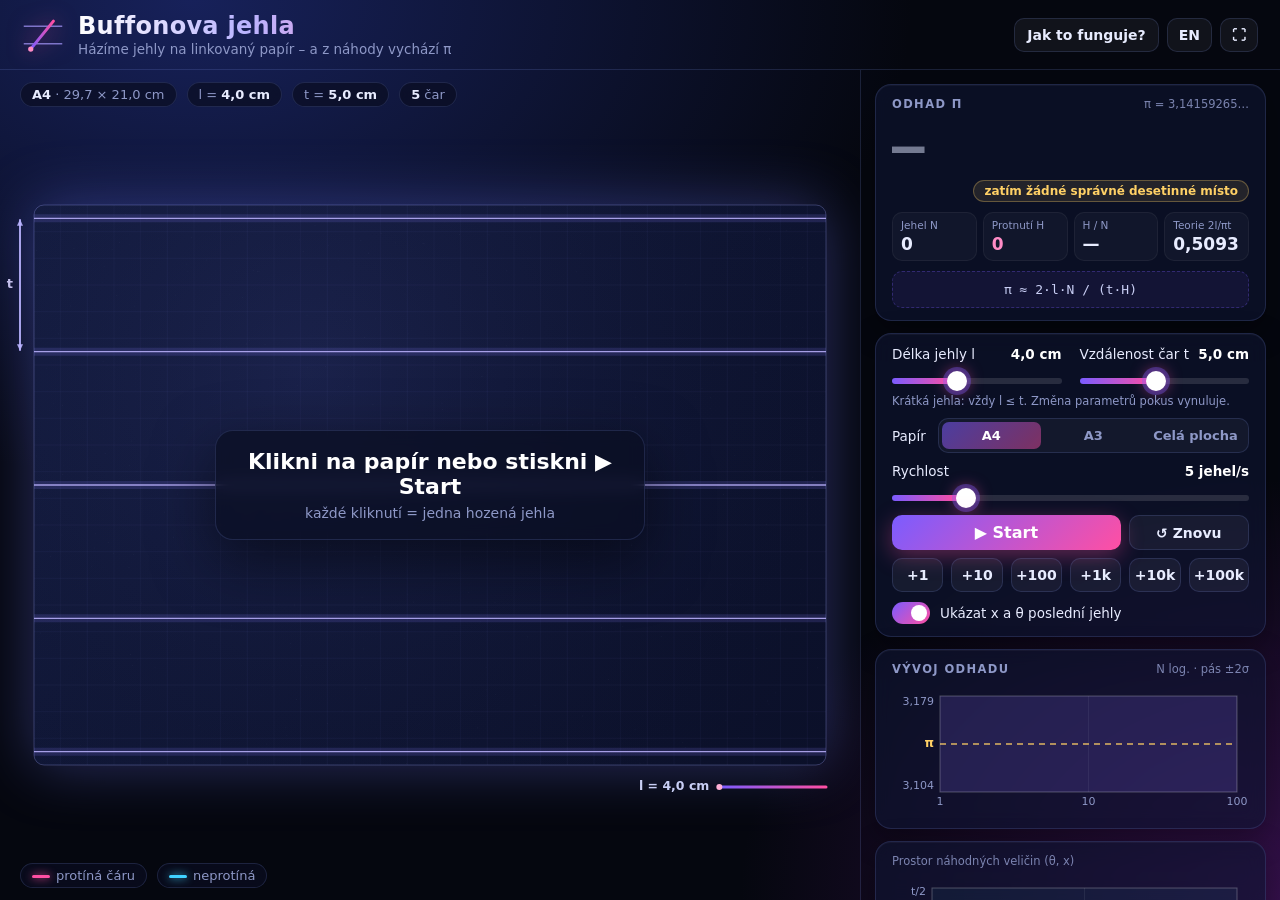
==== index.html @ ac5a65ba "Buffon's needle interactive visualisation" ====
<!DOCTYPE html>
<html lang="cs">
<head>
<meta charset="utf-8">
<meta name="viewport" content="width=device-width, initial-scale=1">
<title>Buffonova jehla</title>
<style>
  :root {
    --bg0: #05070f;
    --panel: rgba(16, 22, 50, 0.62);
    --border: rgba(140, 160, 255, 0.16);
    --text: #e8ecff;
    --muted: #8e98c7;
    --hit: #ff4fa3;
    --miss: #40d2ff;
    --gold: #ffd166;
    --violet: #7b5cff;
  }
  * { box-sizing: border-box; margin: 0; padding: 0; }
  html, body { height: 100%; overflow: hidden; }
  body {
    color: var(--text);
    font-family: "Inter", "Segoe UI", system-ui, -apple-system, Roboto, "Helvetica Neue", Arial, sans-serif;
    background:
      radial-gradient(1200px 800px at 15% 0%, #17215a 0%, transparent 60%),
      radial-gradient(900px 700px at 100% 100%, #34104a 0%, transparent 60%),
      var(--bg0);
  }
  #app { display: grid; grid-template-rows: auto 1fr; height: 100vh; }

  /* ---------- header ---------- */
  header {
    display: flex; align-items: center; gap: 14px;
    padding: 12px 22px; border-bottom: 1px solid var(--border);
  }
  .logo { width: 42px; height: 42px; flex: none; filter: drop-shadow(0 0 10px rgba(255, 79, 163, .5)); }
  .brand h1 {
    font-size: 24px; font-weight: 800; letter-spacing: .3px;
    background: linear-gradient(90deg, #ffffff, #b9b3ff 45%, #ff8cc6);
    -webkit-background-clip: text; background-clip: text; color: transparent;
  }
  .brand p { color: var(--muted); font-size: 13.5px; margin-top: 1px; }
  .hdr-actions { margin-left: auto; display: flex; gap: 8px; }

  /* ---------- layout ---------- */
  main { display: grid; grid-template-columns: 1fr 420px; min-height: 0; }
  #stage { position: relative; min-width: 0; min-height: 0; overflow: hidden; }
  #paper { position: absolute; inset: 0; width: 100%; height: 100%; cursor: crosshair; }
  aside {
    overflow-y: auto; padding: 14px; display: flex; flex-direction: column; gap: 12px;
    border-left: 1px solid var(--border);
    scrollbar-width: thin; scrollbar-color: rgba(140,160,255,.25) transparent;
  }

  .overlay { position: absolute; pointer-events: none; font-size: 13px; color: var(--muted); }
  #paperInfo { top: 12px; left: 20px; right: 20px; display: flex; gap: 10px; flex-wrap: wrap; }
  .chip {
    background: rgba(10, 14, 34, .7); border: 1px solid var(--border); border-radius: 999px;
    padding: 4px 11px; backdrop-filter: blur(6px); white-space: nowrap;
  }
  .chip b { color: var(--text); font-weight: 600; }
  #legend { bottom: 12px; left: 20px; display: flex; gap: 10px; }
  .dot { display: inline-block; width: 18px; height: 3px; border-radius: 3px; vertical-align: middle; margin-right: 6px; }
  .dot.hit { background: var(--hit); box-shadow: 0 0 8px var(--hit); }
  .dot.miss { background: var(--miss); box-shadow: 0 0 8px var(--miss); }
  #hint {
    left: 50%; top: 50%; transform: translate(-50%, -50%);
    font-size: 22px; font-weight: 600; color: #fff; text-align: center;
    padding: 18px 28px; border-radius: 18px;
    background: rgba(10, 14, 34, .72); border: 1px solid var(--border);
    backdrop-filter: blur(8px); box-shadow: 0 20px 60px rgba(0,0,0,.5);
    animation: pulse 2.4s ease-in-out infinite;
  }
  #hint small { display: block; font-size: 14px; font-weight: 400; color: var(--muted); margin-top: 6px; }
  #hint.hidden { display: none; }
  @keyframes pulse { 0%,100% { box-shadow: 0 0 0 rgba(255,79,163,0), 0 20px 60px rgba(0,0,0,.5); }
                     50% { box-shadow: 0 0 40px rgba(255,79,163,.35), 0 20px 60px rgba(0,0,0,.5); } }

  /* ---------- cards ---------- */
  .card {
    background: var(--panel); border: 1px solid var(--border); border-radius: 16px;
    padding: 12px 16px; backdrop-filter: blur(10px);
    box-shadow: 0 10px 30px rgba(0,0,0,.35), inset 0 1px 0 rgba(255,255,255,.04);
  }
  .card h3 {
    font-size: 11.5px; text-transform: uppercase; letter-spacing: 1.4px; color: var(--muted);
    font-weight: 700; margin-bottom: 8px; display: flex; justify-content: space-between; gap: 8px;
  }
  .card h3 span:last-child { text-transform: none; letter-spacing: 0; font-weight: 500; opacity: .85; }

  .pi-value {
    font-family: ui-monospace, "SF Mono", "Cascadia Mono", "Roboto Mono", Consolas, monospace;
    font-size: 54px; font-weight: 700; line-height: 1.05; letter-spacing: 1px;
    font-variant-numeric: tabular-nums; white-space: nowrap;
  }
  .pi-value .ok { color: var(--gold); text-shadow: 0 0 22px rgba(255, 209, 102, .65); }
  .pi-value .no { color: #dfe4ff; opacity: .5; }
  .pi-sub { display: flex; justify-content: space-between; align-items: center; gap: 8px; color: var(--muted); font-size: 13px; margin-top: 4px; flex-wrap: wrap; }
  .badge {
    display: inline-block; font-size: 12px; font-weight: 600; color: var(--gold);
    background: rgba(255, 209, 102, .1); border: 1px solid rgba(255, 209, 102, .3);
    padding: 3px 10px; border-radius: 999px; transition: transform .25s;
  }
  .badge.pop { transform: scale(1.12); }
  .stats { display: grid; grid-template-columns: repeat(4, 1fr); gap: 6px; margin-top: 10px; }
  .stat { background: rgba(255,255,255,.03); border: 1px solid rgba(255,255,255,.05); border-radius: 10px; padding: 6px 8px; min-width: 0; }
  .stat .k { display: block; font-size: 10.5px; color: var(--muted); line-height: 1.25; }
  .stat .v { display: block; font-size: 17px; font-weight: 700; font-variant-numeric: tabular-nums; margin-top: 2px; }
  .stat .v.hit { color: #ff8cc6; }
  .formula {
    margin-top: 10px; font-family: ui-monospace, "SF Mono", Consolas, monospace; font-size: 13px;
    color: #c9cff5; text-align: center; padding: 8px; border-radius: 10px; background: rgba(123, 92, 255, .08);
    border: 1px dashed rgba(123, 92, 255, .3); line-height: 1.5;
  }

  /* ---------- controls ---------- */
  .ctrl { margin-bottom: 10px; }
  .ctrl-top { display: flex; justify-content: space-between; align-items: baseline; font-size: 13.5px; margin-bottom: 7px; }
  .ctrl-top .val { font-weight: 700; font-variant-numeric: tabular-nums; color: #fff; }
  .pair { display: grid; grid-template-columns: 1fr 1fr; gap: 18px; }
  .ctrl.inline { display: flex; align-items: center; gap: 12px; font-size: 13.5px; }
  .ctrl.inline .seg { flex: 1; }
  .note { font-size: 11.5px; color: var(--muted); margin: -4px 0 10px; }

  input[type=range] {
    -webkit-appearance: none; appearance: none; width: 100%; height: 6px; border-radius: 6px; outline: none; cursor: pointer;
    background: linear-gradient(90deg, var(--violet), var(--hit) var(--fill, 50%), rgba(255,255,255,.12) var(--fill, 50%));
  }
  input[type=range]::-webkit-slider-thumb {
    -webkit-appearance: none; width: 20px; height: 20px; border-radius: 50%; background: #fff; border: none;
    box-shadow: 0 0 0 4px rgba(123, 92, 255, .35), 0 0 16px rgba(255, 79, 163, .7);
  }
  input[type=range]::-moz-range-thumb {
    width: 20px; height: 20px; border-radius: 50%; background: #fff; border: none;
    box-shadow: 0 0 0 4px rgba(123, 92, 255, .35), 0 0 16px rgba(255, 79, 163, .7);
  }

  .seg { display: flex; background: rgba(255,255,255,.04); border: 1px solid var(--border); border-radius: 10px; padding: 3px; gap: 3px; }
  .seg button {
    flex: 1; border: none; background: transparent; color: var(--muted); font: inherit; font-size: 13px; font-weight: 600;
    padding: 6px 4px; border-radius: 7px; cursor: pointer; transition: .15s;
  }
  .seg button.on { background: linear-gradient(135deg, rgba(123,92,255,.55), rgba(255,79,163,.45)); color: #fff; }

  .btn {
    appearance: none; border: 1px solid var(--border); background: rgba(255,255,255,.05); color: var(--text);
    border-radius: 10px; padding: 8px 12px; font: inherit; font-size: 14px; font-weight: 600; cursor: pointer;
    transition: background .15s, border-color .15s, transform .08s;
  }
  .btn:hover { background: rgba(255,255,255,.1); border-color: rgba(160,170,255,.45); }
  .btn:active { transform: scale(.97); }
  .btn.primary {
    background: linear-gradient(135deg, var(--violet), var(--hit)); border: none; color: #fff;
    box-shadow: 0 6px 22px rgba(255, 79, 163, .35);
  }
  .btn.primary:hover { filter: brightness(1.1); }
  .btn.icon { padding: 8px 11px; }
  .row { display: flex; gap: 8px; }
  .row .btn { flex: 1; padding-left: 4px; padding-right: 4px; }
  .row + .row { margin-top: 8px; }
  #btnPlay { flex: 2; font-size: 16px; }

  .switch { display: flex; align-items: center; gap: 10px; font-size: 13.5px; cursor: pointer; margin-top: 10px; user-select: none; }
  .switch input { display: none; }
  .switch .track { width: 38px; height: 22px; border-radius: 22px; background: rgba(255,255,255,.12); position: relative; transition: .2s; flex: none; }
  .switch .track::after { content: ""; position: absolute; top: 3px; left: 3px; width: 16px; height: 16px; border-radius: 50%; background: #fff; transition: .2s; }
  .switch input:checked + .track { background: linear-gradient(135deg, var(--violet), var(--hit)); }
  .switch input:checked + .track::after { left: 19px; }

  .chart { width: 100%; height: 132px; display: block; }
  @media (min-height: 1150px) { .chart { height: 175px; } }
  .chart-note { font-size: 11.5px; color: var(--muted); margin-top: 6px; }
  .kbd { font-size: 11.5px; color: var(--muted); text-align: center; line-height: 1.7; }
  kbd {
    font-family: inherit; font-size: 11px; padding: 1px 6px; border-radius: 5px;
    border: 1px solid var(--border); background: rgba(255,255,255,.05); color: #cdd3f5;
  }

  /* ---------- theory modal ---------- */
  #modal {
    position: fixed; inset: 0; display: none; align-items: center; justify-content: center; padding: 20px;
    background: rgba(3, 5, 14, .7); backdrop-filter: blur(8px); z-index: 10;
  }
  #modal.open { display: flex; }
  #modal .card { max-width: 760px; width: 100%; max-height: 90vh; overflow-y: auto; padding: 26px 30px; position: relative; background: rgba(16, 22, 50, .95); }
  #modal h2 { font-size: 24px; margin-bottom: 12px; }
  #modal h4 { font-size: 15px; margin: 18px 0 6px; color: #b9b3ff; }
  #modal p, #modal li { font-size: 15px; line-height: 1.6; color: #d4d9f5; }
  #modal ul { padding-left: 20px; }
  #modal .eq {
    font-family: ui-monospace, "SF Mono", Consolas, monospace; font-size: 16px; text-align: center; margin: 12px 0;
    padding: 12px; border-radius: 12px; background: rgba(123, 92, 255, .1); border: 1px solid rgba(123, 92, 255, .3); color: #fff;
  }
  #modal .close { position: absolute; top: 14px; right: 14px; }

  @media (max-width: 1000px) {
    html, body { overflow: auto; }
    #app { height: auto; }
    main { grid-template-columns: 1fr; }
    #stage { height: 62vh; }
    aside { border-left: none; overflow: visible; }
    .brand p { display: none; }
  }
</style>
</head>
<body>
<div id="app">
  <header>
    <svg class="logo" viewBox="0 0 48 48" aria-hidden="true">
      <defs><linearGradient id="lg" x1="0" x2="1"><stop offset="0" stop-color="#7b5cff"/><stop offset="1" stop-color="#ff4fa3"/></linearGradient></defs>
      <line x1="2" y1="14" x2="46" y2="14" stroke="#a99cff" stroke-width="1.5" opacity=".7"/>
      <line x1="2" y1="34" x2="46" y2="34" stroke="#a99cff" stroke-width="1.5" opacity=".7"/>
      <line x1="10" y1="40" x2="36" y2="8" stroke="url(#lg)" stroke-width="3.2" stroke-linecap="round"/>
      <circle cx="10" cy="40" r="3" fill="#ff8cc6"/>
    </svg>
    <div class="brand">
      <h1 data-i18n="title"></h1>
      <p data-i18n="subtitle"></p>
    </div>
    <div class="hdr-actions">
      <button class="btn" id="btnTheory" data-i18n="theoryBtn"></button>
      <button class="btn icon" id="btnLang" title="Language / Jazyk"></button>
      <button class="btn icon" id="btnFull" data-i18n-title="fullscreen">⛶</button>
    </div>
  </header>

  <main>
    <section id="stage">
      <canvas id="paper"></canvas>
      <div class="overlay" id="paperInfo"></div>
      <div class="overlay" id="legend">
        <span class="chip"><span class="dot hit"></span><span data-i18n="legendHit"></span></span>
        <span class="chip"><span class="dot miss"></span><span data-i18n="legendMiss"></span></span>
      </div>
      <div class="overlay" id="hint"><span data-i18n="hint"></span><small data-i18n="hintSmall"></small></div>
    </section>

    <aside>
      <div class="card">
        <h3><span data-i18n="estimate"></span><span id="piTrue">π = 3.14159265…</span></h3>
        <div class="pi-value" id="piValue">—</div>
        <div class="pi-sub"><span id="piErr"></span><span class="badge" id="badge"></span></div>
        <div class="stats">
          <div class="stat"><span class="k" data-i18n="needles"></span><span class="v" id="stN">0</span></div>
          <div class="stat"><span class="k" data-i18n="hits"></span><span class="v hit" id="stH">0</span></div>
          <div class="stat"><span class="k" data-i18n="ratio"></span><span class="v" id="stP">—</span></div>
          <div class="stat"><span class="k" data-i18n="theory"></span><span class="v" id="stPT">—</span></div>
        </div>
        <div class="formula" id="formula"></div>
      </div>

      <div class="card">
        <div class="pair">
          <div class="ctrl">
            <div class="ctrl-top"><span data-i18n="needleLen"></span><span class="val" id="lVal"></span></div>
            <input type="range" id="lSlider" min="0.5" max="10" step="0.1">
          </div>
          <div class="ctrl">
            <div class="ctrl-top"><span data-i18n="spacing"></span><span class="val" id="tVal"></span></div>
            <input type="range" id="tSlider" min="1" max="10" step="0.1">
          </div>
        </div>
        <div class="note" data-i18n="constraint"></div>
        <div class="ctrl inline">
          <span data-i18n="paper"></span>
          <div class="seg" id="paperSeg">
            <button data-paper="a4">A4</button>
            <button data-paper="a3">A3</button>
            <button data-paper="screen" data-i18n="paperScreen"></button>
          </div>
        </div>
        <div class="ctrl">
          <div class="ctrl-top"><span data-i18n="speed"></span><span class="val" id="rVal"></span></div>
          <input type="range" id="rSlider" min="0" max="1000" step="1">
        </div>
        <div class="row">
          <button class="btn primary" id="btnPlay"></button>
          <button class="btn" id="btnReset" data-i18n="reset"></button>
        </div>
        <div class="row">
          <button class="btn" data-drop="1">+1</button>
          <button class="btn" data-drop="10">+10</button>
          <button class="btn" data-drop="100">+100</button>
          <button class="btn" data-drop="1000">+1k</button>
          <button class="btn" data-drop="10000">+10k</button>
          <button class="btn" data-drop="100000">+100k</button>
        </div>
        <label class="switch"><input type="checkbox" id="measureChk" checked><span class="track"></span><span data-i18n="showMeasure"></span></label>
      </div>

      <div class="card">
        <h3><span data-i18n="convergence"></span><span data-i18n="convHint"></span></h3>
        <canvas class="chart" id="conv"></canvas>
      </div>

      <div class="card">
        <h3><span data-i18n="phase"></span></h3>
        <canvas class="chart" id="phase"></canvas>
        <div class="chart-note" data-i18n="phaseHint"></div>
      </div>

      <div class="kbd" data-i18n-html="keys"></div>
    </aside>
  </main>
</div>

<div id="modal">
  <div class="card">
    <button class="btn icon close" id="btnClose">✕</button>
    <div id="theoryBody"></div>
  </div>
</div>

<script>
(() => {
'use strict';

// Language shown on start ('cs' or 'en'); visitors can switch with the button or L key.
const DEFAULT_LANG = 'cs';
const PI = Math.PI;
const PI_DIGITS = '3.14159265358979';
const $ = id => document.getElementById(id);

/* ======================================================================
   Texts
   ====================================================================== */
const I18N = {
  cs: {
    title: 'Buffonova jehla',
    subtitle: 'Házíme jehly na linkovaný papír – a z náhody vychází π',
    theoryBtn: 'Jak to funguje?',
    fullscreen: 'Celá obrazovka (F)',
    legendHit: 'protíná čáru',
    legendMiss: 'neprotíná',
    hint: 'Klikni na papír nebo stiskni ▶ Start',
    hintSmall: 'každé kliknutí = jedna hozená jehla',
    estimate: 'Odhad π',
    needles: 'Jehel N',
    hits: 'Protnutí H',
    ratio: 'H / N',
    theory: 'Teorie 2l/πt',
    controls: 'Parametry pokusu',
    needleLen: 'Délka jehly l',
    spacing: 'Vzdálenost čar t',
    constraint: 'Krátká jehla: vždy l ≤ t. Změna parametrů pokus vynuluje.',
    paper: 'Papír',
    paperScreen: 'Celá plocha',
    speed: 'Rychlost',
    perSec: 'jehel/s',
    start: '▶ Start', pause: '❚❚ Pauza', reset: '↺ Znovu',
    showMeasure: 'Ukázat x a θ poslední jehly',
    convergence: 'Vývoj odhadu', convHint: 'N log. · pás ±2σ',
    phase: 'Prostor náhodných veličin (θ, x)',
    phaseHint: 'Každá jehla je bod. Protne čáru ⇔ x ≤ ½·l·sin θ (růžová oblast). Poměr ploch = 2l / (πt).',
    crosses: 'protíná ✓', nocross: 'neprotíná ✗',
    err: 'odchylka',
    digits: n => n <= 0 ? 'zatím žádné správné desetinné místo' :
                 n === 1 ? '1 správné desetinné místo' :
                 n < 5 ? `${n} správná desetinná místa` : `${n} správných desetinných míst`,
    lines: 'čar',
    keys: '<kbd>Mezerník</kbd> start/pauza · <kbd>N</kbd> jedna jehla · <kbd>R</kbd> znovu · <kbd>F</kbd> celá obrazovka · <kbd>L</kbd> jazyk',
    theoryHtml: `
      <h2>Buffonova úloha o jehle</h2>
      <p>Roku 1777 se francouzský přírodovědec <b>Georges-Louis Leclerc, hrabě de Buffon</b> zeptal:
      jaká je pravděpodobnost, že jehla délky <i>l</i> hozená náhodně na papír s rovnoběžnými čarami
      ve vzdálenosti <i>t</i> protne některou čáru? Odpověď překvapivě obsahuje číslo π.</p>
      <h4>Model</h4>
      <ul>
        <li><b>x</b> – vzdálenost středu jehly od nejbližší čáry, rovnoměrně na intervalu ⟨0, t/2⟩</li>
        <li><b>θ</b> – ostrý úhel mezi jehlou a čarami, rovnoměrně na intervalu ⟨0, π/2⟩</li>
        <li>x a θ jsou nezávislé, jejich sdružená hustota je konstantní: 4 / (tπ)</li>
      </ul>
      <p>Svislá „výška“ poloviny jehly je ½·l·sin θ. Jehla tedy protne čáru právě tehdy, když
      <b>x ≤ ½·l·sin θ</b>.</p>
      <div class="eq">P = ∫<sub>0</sub><sup>π/2</sup> ∫<sub>0</sub><sup>(l/2)·sin θ</sup> 4/(tπ) dx dθ
        = 4/(tπ) · (l/2) · ∫<sub>0</sub><sup>π/2</sup> sin θ dθ = 2l / (tπ)</div>
      <p>Hodíme-li <i>N</i> jehel a <i>H</i> z nich protne čáru, je H/N ≈ P, a tedy</p>
      <div class="eq">π ≈ 2·l·N / (t·H)</div>
      <h4>Záleží na velikosti papíru?</h4>
      <p>Ne. Pravděpodobnost závisí jen na poměru l/t. Papír musí být jen dost velký, aby jehly nepadaly mimo
      a aby každá jehla měla „svou“ nejbližší čáru. Formát A4/A3 tu mění jen vzhled, ne výsledek.</p>
      <h4>Proč l ≤ t?</h4>
      <p>Krátká jehla může protnout nejvýše jednu čáru – proto platí tak jednoduchý vzorec.
      Pro dlouhou jehlu (l &gt; t) je výpočet složitější.</p>
      <h4>Jak rychle se blížíme k π?</h4>
      <p>Pomalu! Chyba klesá jako 1/√N – na každou další správnou číslici potřebujeme zhruba
      100× víc jehel. Nejrychleji to jde při l = t. Zkuste sledovat graf vývoje odhadu.</p>
      <h4>Zajímavost</h4>
      <p>Italský matematik Mario Lazzarini roku 1901 údajně hodil 3408 jehel a dostal π ≈ 3,1415929 –
      tedy 6 správných desetinných míst. To je podezřele dobré: jde přesně o zlomek 355/113 a s tak málo
      pokusy je taková přesnost téměř nemožná. Nejspíš přestal házet ve „správnou“ chvíli.</p>`
  },
  en: {
    title: "Buffon's Needle",
    subtitle: 'Drop needles on ruled paper – and watch π emerge from randomness',
    theoryBtn: 'How does it work?',
    fullscreen: 'Fullscreen (F)',
    legendHit: 'crosses a line',
    legendMiss: 'no crossing',
    hint: 'Click the paper or press ▶ Start',
    hintSmall: 'every click = one dropped needle',
    estimate: 'Estimate of π',
    needles: 'Needles N',
    hits: 'Crossings H',
    ratio: 'H / N',
    theory: 'Theory 2l/πt',
    controls: 'Experiment parameters',
    needleLen: 'Needle length l',
    spacing: 'Line spacing t',
    constraint: 'Short needle: always l ≤ t. Changing parameters resets the experiment.',
    paper: 'Paper',
    paperScreen: 'Full area',
    speed: 'Speed',
    perSec: 'needles/s',
    start: '▶ Start', pause: '❚❚ Pause', reset: '↺ Reset',
    showMeasure: 'Show x and θ of the last needle',
    convergence: 'Convergence', convHint: 'log N · band ±2σ',
    phase: 'Space of random variables (θ, x)',
    phaseHint: 'Every needle is a point. It crosses a line ⇔ x ≤ ½·l·sin θ (pink area). Area ratio = 2l / (πt).',
    crosses: 'crosses ✓', nocross: 'no crossing ✗',
    err: 'error',
    digits: n => n <= 0 ? 'no correct decimal places yet' :
                 n === 1 ? '1 correct decimal place' : `${n} correct decimal places`,
    lines: 'lines',
    keys: '<kbd>Space</kbd> start/pause · <kbd>N</kbd> one needle · <kbd>R</kbd> reset · <kbd>F</kbd> fullscreen · <kbd>L</kbd> language',
    theoryHtml: `
      <h2>Buffon's needle problem</h2>
      <p>In 1777 the French naturalist <b>Georges-Louis Leclerc, Comte de Buffon</b> asked:
      what is the probability that a needle of length <i>l</i>, dropped at random onto paper ruled with
      parallel lines a distance <i>t</i> apart, crosses one of the lines? Surprisingly, the answer contains π.</p>
      <h4>The model</h4>
      <ul>
        <li><b>x</b> – distance from the needle's centre to the nearest line, uniform on [0, t/2]</li>
        <li><b>θ</b> – acute angle between the needle and the lines, uniform on [0, π/2]</li>
        <li>x and θ are independent, so their joint density is constant: 4 / (tπ)</li>
      </ul>
      <p>Half of the needle reaches ½·l·sin θ vertically, so the needle crosses a line exactly when
      <b>x ≤ ½·l·sin θ</b>.</p>
      <div class="eq">P = ∫<sub>0</sub><sup>π/2</sup> ∫<sub>0</sub><sup>(l/2)·sin θ</sup> 4/(tπ) dx dθ
        = 4/(tπ) · (l/2) · ∫<sub>0</sub><sup>π/2</sup> sin θ dθ = 2l / (tπ)</div>
      <p>Drop <i>N</i> needles, count the <i>H</i> that cross a line; then H/N ≈ P and therefore</p>
      <div class="eq">π ≈ 2·l·N / (t·H)</div>
      <h4>Does the paper size matter?</h4>
      <p>No. The probability only depends on the ratio l/t. The paper just has to be big enough that needles
      don't fall off and each needle has a nearest line. A4/A3 here only changes the look, not the result.</p>
      <h4>Why l ≤ t?</h4>
      <p>A short needle can cross at most one line, which is why the formula is so simple.
      For a long needle (l &gt; t) the calculation is more involved.</p>
      <h4>How fast do we approach π?</h4>
      <p>Slowly! The error shrinks like 1/√N – every extra correct digit needs roughly 100× more needles.
      It converges fastest when l = t. Watch the convergence chart.</p>
      <h4>Fun fact</h4>
      <p>In 1901 the Italian mathematician Mario Lazzarini supposedly dropped 3408 needles and got
      π ≈ 3.1415929 – six correct decimals. That is suspiciously good: it's exactly 355/113, and with so few
      throws such accuracy is almost impossible. He most likely stopped at the "right" moment.</p>`
  }
};
let T = I18N[DEFAULT_LANG];

/* ======================================================================
   State
   ====================================================================== */
const PAPERS = { a4: [29.7, 21], a3: [42, 29.7] };
const HIT  = { rgb: '255,79,163', head: '#ffb0d6' };
const MISS = { rgb: '64,210,255', head: '#a8ecff' };
const RING_MAX = 40000;          // settled needles kept for redrawing after a resize

const S = {
  lang: DEFAULT_LANG,
  l: 4, t: 5, paper: 'a4',
  W: 29.7, H: 21, lines: [],     // paper size in cm, y positions of the ruled lines (cm)
  N: 0, hits: 0,
  running: false, rate: 5, spawnAcc: 0,
  history: [], lastHistN: 0,
  flying: [], effects: [],
  ring: new Array(RING_MAX), ringStart: 0, ringLen: 0,
  last: null, lastT: 0, showMeasure: true,
  pending: 0,                    // needles queued by the big +N buttons, dropped over several frames
  bestDigits: 0,
  statsDirty: true, phaseDirty: true, lastStats: 0,
};
const G = { dpr: 1, cw: 1, ch: 1, s: 1, ox: 0, oy: 0 };   // stage geometry in device pixels

const stage = $('stage'), cv = $('paper'), ctx = cv.getContext('2d');
const mk = () => { const c = document.createElement('canvas'); return [c, c.getContext('2d')]; };
const [bg, bgx] = mk();          // paper + ruled lines
const [acc, accx] = mk();        // settled needles
const phCv = $('phase'), phx = phCv.getContext('2d');
const [phBg, phBgx] = mk();
const [phPts, phPtsx] = mk();
const cvCv = $('conv'), cvx = cvCv.getContext('2d');

/* ======================================================================
   Helpers
   ====================================================================== */
const clamp = (v, a, b) => Math.max(a, Math.min(b, v));
const locale = () => S.lang === 'cs' ? 'cs-CZ' : 'en-US';
const dec = (v, d) => v.toLocaleString(locale(), { minimumFractionDigits: d, maximumFractionDigits: d });
const int = v => v.toLocaleString(locale());
const sep = () => S.lang === 'cs' ? ',' : '.';
const estimate = () => S.hits ? 2 * S.l * S.N / (S.t * S.hits) : NaN;
const pTheory = () => 2 * S.l / (PI * S.t);
const font = (px, w = 600) => `${w} ${px * G.dpr}px "Inter", "Segoe UI", system-ui, -apple-system, sans-serif`;

function rr(c, x, y, w, h, r) {
  c.beginPath();
  c.moveTo(x + r, y); c.arcTo(x + w, y, x + w, y + h, r); c.arcTo(x + w, y + h, x, y + h, r);
  c.arcTo(x, y + h, x, y, r); c.arcTo(x, y, x + w, y, r); c.closePath();
}

function pill(c, text, x, y, color, align = 'center') {
  const d = G.dpr;
  c.font = font(12.5);
  const w = c.measureText(text).width + 14 * d, h = 22 * d;
  let bx = align === 'left' ? x : align === 'right' ? x - w : x - w / 2;
  bx = clamp(bx, 4 * d, G.cw - w - 4 * d);
  const by = clamp(y - h / 2, 4 * d, G.ch - h - 4 * d);
  c.fillStyle = 'rgba(6, 9, 24, 0.82)';
  rr(c, bx, by, w, h, 7 * d); c.fill();
  c.strokeStyle = color; c.globalAlpha *= 0.6; c.lineWidth = 1 * d; c.stroke(); c.globalAlpha /= 0.6;
  c.fillStyle = color; c.textAlign = 'left'; c.textBaseline = 'middle';
  c.fillText(text, bx + 7 * d, by + h / 2 + 0.5 * d);
}

function arrow(c, x1, y1, x2, y2, color, d, both = false) {
  c.strokeStyle = color; c.fillStyle = color; c.lineWidth = 2 * d;
  c.beginPath(); c.moveTo(x1, y1); c.lineTo(x2, y2); c.stroke();
  const len = Math.hypot(x2 - x1, y2 - y1);
  if (len < 10 * d) return;
  const head = (xa, ya, xb, yb) => {
    const a = Math.atan2(yb - ya, xb - xa), s = 7 * d;
    c.beginPath(); c.moveTo(xb, yb);
    c.lineTo(xb - s * Math.cos(a - 0.45), yb - s * Math.sin(a - 0.45));
    c.lineTo(xb - s * Math.cos(a + 0.45), yb - s * Math.sin(a + 0.45));
    c.closePath(); c.fill();
  };
  head(x1, y1, x2, y2);
  if (both) head(x2, y2, x1, y1);
}

/* ======================================================================
   Geometry & paper
   ====================================================================== */
function margins() {
  const d = G.dpr;
  return { mx: 34 * d, mt: 50 * d, mb: 50 * d };
}

function setPaperDims() {
  if (S.paper === 'screen') {
    const { mx, mt, mb } = margins();
    const aspect = Math.max(0.3, (G.cw - 2 * mx) / Math.max(1, G.ch - mt - mb));
    if (aspect >= 1) { S.H = 21; S.W = 21 * aspect; } else { S.W = 21; S.H = 21 / aspect; }
  } else {
    [S.W, S.H] = PAPERS[S.paper];
  }
  // Ruled lines, centred vertically on the sheet.
  const n = Math.floor(S.H / S.t + 1e-9);
  const y0 = (S.H - n * S.t) / 2;
  S.lines = [];
  for (let k = 0; k <= n; k++) S.lines.push(y0 + k * S.t);
}

function fit() {
  const { mx, mt, mb } = margins();
  G.s = Math.min((G.cw - 2 * mx) / S.W, (G.ch - mt - mb) / S.H);
  G.ox = (G.cw - S.W * G.s) / 2;
  G.oy = mt + ((G.ch - mt - mb) - S.H * G.s) / 2;
}

function drawPaperBg() {
  const c = bgx, d = G.dpr, s = G.s;
  const x0 = G.ox, y0 = G.oy, w = S.W * s, h = S.H * s, r = 10 * d;
  c.clearRect(0, 0, G.cw, G.ch);

  // sheet with a soft glow
  c.save();
  c.shadowColor = 'rgba(110, 120, 255, 0.35)'; c.shadowBlur = 60 * d;
  const g = c.createLinearGradient(x0, y0, x0 + w, y0 + h);
  g.addColorStop(0, '#121a3d'); g.addColorStop(1, '#0b1029');
  c.fillStyle = g; rr(c, x0, y0, w, h, r); c.fill();
  c.restore();

  c.save();
  rr(c, x0, y0, w, h, r); c.clip();
  // vignette light
  const v = c.createRadialGradient(x0 + w * 0.35, y0 + h * 0.3, 0, x0 + w * 0.35, y0 + h * 0.3, Math.max(w, h) * 0.8);
  v.addColorStop(0, 'rgba(120, 130, 255, 0.10)'); v.addColorStop(1, 'rgba(0, 0, 0, 0)');
  c.fillStyle = v; c.fillRect(x0, y0, w, h);
  // faint 1 cm grid
  c.strokeStyle = 'rgba(150, 170, 255, 0.045)'; c.lineWidth = 1 * d;
  c.beginPath();
  for (let x = 1; x < S.W; x++) { c.moveTo(x0 + x * s, y0); c.lineTo(x0 + x * s, y0 + h); }
  for (let y = 1; y < S.H; y++) { c.moveTo(x0, y0 + y * s); c.lineTo(x0 + w, y0 + y * s); }
  c.stroke();
  // paper grain
  const grains = Math.min(12000, (w * h) / (700 * d * d));
  for (let i = 0; i < grains; i++) {
    c.fillStyle = `rgba(200, 210, 255, ${Math.random() * 0.05})`;
    c.fillRect(x0 + Math.random() * w, y0 + Math.random() * h, d, d);
  }
  // ruled lines
  for (const ly of S.lines) {
    const Y = y0 + ly * s;
    c.strokeStyle = 'rgba(139, 123, 255, 0.16)'; c.lineWidth = 8 * d;
    c.beginPath(); c.moveTo(x0, Y); c.lineTo(x0 + w, Y); c.stroke();
    c.strokeStyle = 'rgba(190, 180, 255, 0.85)'; c.lineWidth = 1.4 * d;
    c.beginPath(); c.moveTo(x0, Y); c.lineTo(x0 + w, Y); c.stroke();
  }
  c.restore();

  c.strokeStyle = 'rgba(160, 170, 255, 0.28)'; c.lineWidth = 1 * d;
  rr(c, x0, y0, w, h, r); c.stroke();

  // t marker (between the first two lines, just left of the sheet)
  if (S.lines.length >= 2) {
    const ax = G.ox > 30 * d ? x0 - 14 * d : x0 + 14 * d;
    const ya = y0 + S.lines[0] * s, yb = y0 + S.lines[1] * s;
    c.globalAlpha = 0.9;
    arrow(c, ax, (ya + yb) / 2, ax, ya + 1 * d, '#b9b3ff', d);
    arrow(c, ax, (ya + yb) / 2, ax, yb - 1 * d, '#b9b3ff', d);
    c.font = font(13, 700); c.fillStyle = '#d7d2ff';
    c.textAlign = G.ox > 30 * d ? 'right' : 'left'; c.textBaseline = 'middle';
    c.fillText('t', ax + (G.ox > 30 * d ? -7 : 7) * d, (ya + yb) / 2);
    c.globalAlpha = 1;
  }

  // needle length scale bar under the sheet (bottom right)
  const by = y0 + h + 22 * d, bx1 = x0 + w, bx0 = bx1 - S.l * s;
  if (by < G.ch - 6 * d) {
    const gg = c.createLinearGradient(bx0, 0, bx1, 0);
    gg.addColorStop(0, '#7b5cff'); gg.addColorStop(1, '#ff4fa3');
    c.strokeStyle = gg; c.lineWidth = 3 * d; c.lineCap = 'round';
    c.beginPath(); c.moveTo(bx0, by); c.lineTo(bx1, by); c.stroke();
    c.fillStyle = '#ffb0d6'; c.beginPath(); c.arc(bx0, by, 3 * d, 0, 2 * PI); c.fill();
    c.font = font(12.5); c.fillStyle = '#c9cff5'; c.textAlign = 'right'; c.textBaseline = 'middle';
    c.fillText(`l = ${dec(S.l, 1)} cm`, bx0 - 10 * d, by);
  }
}

function layoutStage() {
  const r = stage.getBoundingClientRect();
  G.dpr = Math.min(window.devicePixelRatio || 1, 2);
  G.cw = Math.max(1, Math.round(r.width * G.dpr));
  G.ch = Math.max(1, Math.round(r.height * G.dpr));
  for (const c of [cv, bg, acc]) { c.width = G.cw; c.height = G.ch; }
  accClipped = false;                  // resizing a canvas resets its state
  // In "full area" mode the sheet follows the window, but only while it's empty.
  if (S.paper === 'screen' && S.N === 0 && !S.flying.length) setPaperDims();
  fit();
  drawPaperBg();
  redrawAccum();
  updatePaperInfo();
}

/* ======================================================================
   Sampling – the actual experiment
   ====================================================================== */
function sampleNeedle(near) {
  // The two random variables of the model:
  const x = Math.random() * S.t / 2;        // centre ↔ nearest line, U(0, t/2)
  const theta = Math.random() * PI / 2;     // angle with the lines,  U(0, π/2)
  const hit = x <= (S.l / 2) * Math.sin(theta);

  // Place the needle on the sheet so that it matches (x, θ). Which line, which side,
  // and the mirror image of the angle are all symmetric choices – they don't change the statistics.
  let k, side;
  if (near) {
    k = 0;
    for (let i = 1; i < S.lines.length; i++) if (Math.abs(S.lines[i] - near.y) < Math.abs(S.lines[k] - near.y)) k = i;
    side = Math.sign(near.y - S.lines[k]) || 1;
  } else {
    k = Math.floor(Math.random() * S.lines.length);
    side = Math.random() < 0.5 ? -1 : 1;
  }
  let cy = S.lines[k] + side * x;
  if (cy < 0 || cy > S.H) { side = -side; cy = S.lines[k] + side * x; }
  const hl = S.l / 2;
  const cx = near ? clamp(near.x, hl * 0.2, S.W - hl * 0.2) : hl + Math.random() * (S.W - 2 * hl);
  const phi = Math.random() < 0.5 ? theta : -theta;

  let px = cx, py = S.lines[k];
  const dy = Math.sin(phi) * hl;
  if (hit && Math.abs(dy) > 1e-12) px = cx + ((py - cy) / dy) * Math.cos(phi) * hl;
  return { x, theta, hit, k, cx, cy, phi, px, py, a: 1 };
}

const durFor = rate => 1000 / (1 + rate / 8) + 220;

function launch(n, delay, dur) {
  n.t0 = performance.now() + delay;
  n.dur = dur;
  n.spin = (Math.random() - 0.5) * 2.6;
  S.flying.push(n);
}

function dropAnimated(count, near) {
  const stagger = count <= 10 ? 70 : 9;
  const dur = count === 1 ? 1100 : 750;
  for (let i = 0; i < count; i++) launch(sampleNeedle(i === 0 ? near : null), i * stagger, dur);
}

function dropInstant(count) {
  for (let i = 0; i < count; i++) commit(sampleNeedle(), false);
}

function drop(count) {
  if (count <= 100) dropAnimated(count);
  else S.pending += count;
}

/* ======================================================================
   Committing a landed needle
   ====================================================================== */
const alphaFor = N => clamp(Math.pow(300 / (N + 300), 0.3), 0.2, 1);

function commit(n, animated) {
  S.N++;
  if (n.hit) S.hits++;
  n.a = alphaFor(S.N);
  drawSettled(accx, n);
  ringPush(n);
  drawPhasePoint(n);
  pushHistory();
  S.last = n; S.lastT = performance.now();
  if (animated) spawnEffect(n);
  S.statsDirty = true; S.phaseDirty = true;
}

function ringPush(n) {
  if (S.ringLen < RING_MAX) S.ring[(S.ringStart + S.ringLen++) % RING_MAX] = n;
  else { S.ring[S.ringStart] = n; S.ringStart = (S.ringStart + 1) % RING_MAX; }
}
function ringEach(fn) { for (let i = 0; i < S.ringLen; i++) fn(S.ring[(S.ringStart + i) % RING_MAX]); }

function pushHistory() {
  if (!S.hits) return;
  if (S.N <= 300 || S.N >= S.lastHistN * 1.01) {
    S.history.push([S.N, estimate()]);
    S.lastHistN = S.N;
  }
}

function needlePath(c, X, Y, dx, dy) { c.beginPath(); c.moveTo(X - dx, Y - dy); c.lineTo(X + dx, Y + dy); }

function drawSettled(c, n) {
  const s = G.s, d = G.dpr, hl = S.l / 2 * s;
  const X = G.ox + n.cx * s, Y = G.oy + n.cy * s;
  const dx = Math.cos(n.phi) * hl, dy = Math.sin(n.phi) * hl;
  const col = n.hit ? HIT : MISS;
  c.lineCap = 'round';
  needlePath(c, X, Y, dx, dy);
  c.globalAlpha = n.a * 0.22; c.strokeStyle = `rgb(${col.rgb})`; c.lineWidth = 6 * d; c.stroke();
  c.globalAlpha = n.a; c.lineWidth = 1.8 * d; c.stroke();
  c.globalAlpha = n.a * 0.7; c.strokeStyle = '#ffffff'; c.lineWidth = 0.6 * d; c.stroke();
  c.globalAlpha = n.a; c.fillStyle = col.head;
  c.beginPath(); c.arc(X - dx, Y - dy, 2.3 * d, 0, 2 * PI); c.fill();
  c.globalAlpha = 1;
}

// Clears the needle layer and clips it to the sheet, so needles near the edge don't hang off the paper.
let accClipped = false;
function resetAccum() {
  if (accClipped) accx.restore();
  accx.clearRect(0, 0, G.cw, G.ch);
  accx.save();
  rr(accx, G.ox, G.oy, S.W * G.s, S.H * G.s, 10 * G.dpr);
  accx.clip();
  accClipped = true;
}

function redrawAccum() {
  resetAccum();
  ringEach(n => drawSettled(accx, n));
}

/* ======================================================================
   Effects & flying needles
   ====================================================================== */
function spawnEffect(n) {
  if (S.effects.length > 80) return;
  S.effects.push({ x: n.hit ? n.px : n.cx, y: n.hit ? n.py : n.cy, t0: performance.now(), hit: n.hit });
}

function drawEffects(c, now) {
  const d = G.dpr, s = G.s;
  c.save();
  c.globalCompositeOperation = 'lighter';
  S.effects = S.effects.filter(e => {
    const life = e.hit ? 950 : 500;
    const a = Math.max(0, (now - e.t0) / life);   // clicks can commit after this frame's timestamp
    if (a >= 1) return false;
    const X = G.ox + e.x * s, Y = G.oy + e.y * s;
    const ease = 1 - Math.pow(1 - a, 3);
    if (e.hit) {
      // flash running along the crossed line
      const L = (30 + 160 * ease) * d;
      const lg = c.createLinearGradient(X - L, 0, X + L, 0);
      lg.addColorStop(0, 'rgba(190,180,255,0)'); lg.addColorStop(0.5, `rgba(230,220,255,${0.9 * (1 - a)})`);
      lg.addColorStop(1, 'rgba(190,180,255,0)');
      c.strokeStyle = lg; c.lineWidth = 3 * d;
      c.beginPath(); c.moveTo(X - L, Y); c.lineTo(X + L, Y); c.stroke();
      // glow + shock ring
      const R = 34 * d;
      const rg = c.createRadialGradient(X, Y, 0, X, Y, R);
      rg.addColorStop(0, `rgba(255,255,255,${0.9 * (1 - a)})`);
      rg.addColorStop(0.3, `rgba(255,79,163,${0.6 * (1 - a)})`);
      rg.addColorStop(1, 'rgba(255,79,163,0)');
      c.fillStyle = rg; c.beginPath(); c.arc(X, Y, R, 0, 2 * PI); c.fill();
      c.strokeStyle = `rgba(255,120,190,${1 - a})`; c.lineWidth = 2 * d;
      c.beginPath(); c.arc(X, Y, (6 + 44 * ease) * d, 0, 2 * PI); c.stroke();
    } else {
      c.strokeStyle = `rgba(64,210,255,${0.55 * (1 - a)})`; c.lineWidth = 1.5 * d;
      c.beginPath(); c.arc(X, Y, (4 + 18 * ease) * d, 0, 2 * PI); c.stroke();
    }
    return true;
  });
  c.restore();
}

function drawFlying(c, n, p) {
  const s = G.s, d = G.dpr;
  const h = 1 - p * p;                         // height above the paper (gravity: accelerating fall)
  const hl = S.l / 2 * s * (1 + 0.45 * h);
  const ang = n.phi + n.spin * h;
  const fx = G.ox + n.cx * s, fy = G.oy + n.cy * s;
  const X = fx - h * 16 * d, Y = fy - h * 60 * d;
  const dx = Math.cos(ang) * hl, dy = Math.sin(ang) * hl;
  const sdx = Math.cos(ang) * S.l / 2 * s, sdy = Math.sin(ang) * S.l / 2 * s;
  const fade = clamp(p * 4, 0, 1);
  c.lineCap = 'round';
  // shadow on the paper, sharpening as the needle approaches
  needlePath(c, fx + h * 10 * d, fy + h * 6 * d, sdx, sdy);
  c.globalAlpha = fade * (0.55 - 0.4 * h); c.strokeStyle = '#000'; c.lineWidth = (3 + 10 * h) * d; c.stroke();
  // the needle: silver until it lands and reveals its colour
  needlePath(c, X, Y, dx, dy);
  c.globalAlpha = fade * 0.3; c.strokeStyle = '#dfe6ff'; c.lineWidth = 8 * d; c.stroke();
  c.globalAlpha = fade; c.strokeStyle = '#f4f6ff'; c.lineWidth = 2.2 * d; c.stroke();
  c.fillStyle = '#ffffff';
  c.beginPath(); c.arc(X - dx, Y - dy, 2.8 * d, 0, 2 * PI); c.fill();
  c.globalAlpha = 1;
}

/* ======================================================================
   Measurement overlay for the last needle (x, θ, ½·l·sin θ)
   ====================================================================== */
function drawMeasure(c, n, alpha) {
  const s = G.s, d = G.dpr, hl = S.l / 2 * s;
  const cx = G.ox + n.cx * s, cy = G.oy + n.cy * s, ly = G.oy + S.lines[n.k] * s;
  const sp = Math.sin(n.phi), cp = Math.cos(n.phi);
  const toward = Math.sign(ly - cy) || 1;               // +1: nearest line is below on screen
  const sg = sp === 0 ? 1 : (Math.sign(sp) === toward ? 1 : -1);
  const tx = cx + sg * cp * hl, ty = cy + sg * sp * hl;  // needle tip that points to the line
  const col = n.hit ? HIT : MISS, colS = `rgb(${col.rgb})`;
  const right = tx >= cx ? 1 : -1;

  c.save();
  c.globalAlpha = alpha; c.lineCap = 'round';

  // dark halo so the construction stays readable on a crowded sheet
  const R = hl * 1.6 + 60 * d;
  const halo = c.createRadialGradient(cx, cy, 0, cx, cy, R);
  halo.addColorStop(0, 'rgba(6,9,26,0.82)'); halo.addColorStop(0.6, 'rgba(6,9,26,0.6)'); halo.addColorStop(1, 'rgba(6,9,26,0)');
  c.fillStyle = halo; c.beginPath(); c.arc(cx, cy, R, 0, 2 * PI); c.fill();
  const px0 = G.ox, px1 = G.ox + S.W * s;
  c.strokeStyle = 'rgba(190,180,255,0.85)'; c.lineWidth = 1.4 * d;
  c.beginPath(); c.moveTo(Math.max(px0, cx - R), ly); c.lineTo(Math.min(px1, cx + R), ly); c.stroke();

  // the needle itself, on top and glowing
  const ndx = cp * hl, ndy = sp * hl;
  needlePath(c, cx, cy, ndx, ndy);
  c.strokeStyle = `rgba(${col.rgb},0.35)`; c.lineWidth = 10 * d; c.stroke();
  c.strokeStyle = colS; c.lineWidth = 3 * d; c.stroke();
  c.strokeStyle = '#fff'; c.lineWidth = 1 * d; c.stroke();

  // highlight the nearest line
  const gx = c.createLinearGradient(cx - hl * 1.7, 0, cx + hl * 1.7, 0);
  gx.addColorStop(0, 'rgba(255,209,102,0)'); gx.addColorStop(0.5, 'rgba(255,209,102,0.9)'); gx.addColorStop(1, 'rgba(255,209,102,0)');
  c.strokeStyle = gx; c.lineWidth = 3 * d;
  c.beginPath(); c.moveTo(Math.max(px0, cx - hl * 1.7), ly); c.lineTo(Math.min(px1, cx + hl * 1.7), ly); c.stroke();

  // horizontal reference through the centre + vertical projection ½·l·sin θ
  c.setLineDash([4 * d, 4 * d]); c.strokeStyle = 'rgba(255,255,255,0.55)'; c.lineWidth = 1.2 * d;
  c.beginPath(); c.moveTo(cx, cy); c.lineTo(tx + right * 10 * d, cy); c.stroke();
  c.setLineDash([]);
  c.strokeStyle = colS; c.lineWidth = 2.6 * d;
  c.beginPath(); c.moveTo(tx, cy); c.lineTo(tx, ty); c.stroke();

  // x: distance from centre to nearest line
  arrow(c, cx, cy, cx, ly, '#ffd166', d);

  // θ arc
  const r = clamp(hl * 0.45, 20 * d, 64 * d);
  const a0 = right > 0 ? 0 : PI;
  let diff = Math.atan2(ty - cy, tx - cx) - a0;
  while (diff > PI) diff -= 2 * PI;
  while (diff < -PI) diff += 2 * PI;
  c.strokeStyle = '#ffffff'; c.lineWidth = 1.8 * d;
  c.beginPath(); c.arc(cx, cy, r, a0, a0 + diff, diff < 0); c.stroke();

  // centre
  c.fillStyle = '#ffd166'; c.shadowColor = '#ffd166'; c.shadowBlur = 12 * d;
  c.beginPath(); c.arc(cx, cy, 4 * d, 0, 2 * PI); c.fill();
  c.shadowBlur = 0;

  // labels
  // θ goes on the side away from the line, ½·l·sin θ on the side towards it – they never overlap
  pill(c, `θ = ${dec(n.theta * 180 / PI, 1)}°`, cx + right * (r * 0.6), cy - toward * 18 * d, '#ffffff', right > 0 ? 'left' : 'right');
  pill(c, `x = ${dec(n.x, 2)} cm`, cx - right * 10 * d, (cy + ly) / 2, '#ffd166', right > 0 ? 'right' : 'left');
  pill(c, `½·l·sin θ = ${dec(S.l / 2 * Math.sin(n.theta), 2)} cm`, tx + right * 10 * d, (cy + ty) / 2, colS, right > 0 ? 'left' : 'right');
  const vy = cy - toward * (Math.abs(sp) * hl + 48 * d);
  pill(c, `x ${n.hit ? '≤' : '>'} ½·l·sin θ  ⇒  ${n.hit ? T.crosses : T.nocross}`, cx, vy, colS);
  c.restore();
}

/* ======================================================================
   Phase-space chart (θ, x)
   ====================================================================== */
const PH = { pl: 40, pr: 12, pt: 12, pb: 26 };
function phMap() {
  const d = G.dpr, w = phCv.width, h = phCv.height;
  const pl = PH.pl * d, pr = PH.pr * d, pt = PH.pt * d, pb = PH.pb * d;
  return {
    X: th => pl + th / (PI / 2) * (w - pl - pr),
    Y: x => h - pb - x / (S.t / 2) * (h - pt - pb),
    pl, pr, pt, pb, w, h,
  };
}

function curvePath(c, m) {
  c.beginPath();
  for (let i = 0; i <= 80; i++) {
    const th = i / 80 * PI / 2, X = m.X(th), Y = m.Y(S.l / 2 * Math.sin(th));
    i ? c.lineTo(X, Y) : c.moveTo(X, Y);
  }
}

function drawPhaseBg() {
  const c = phBgx, d = G.dpr, m = phMap();
  c.clearRect(0, 0, m.w, m.h);
  c.fillStyle = 'rgba(64,210,255,0.05)';
  c.fillRect(m.pl, m.pt, m.w - m.pl - m.pr, m.h - m.pt - m.pb);
  curvePath(c, m);
  c.lineTo(m.X(PI / 2), m.Y(0)); c.lineTo(m.X(0), m.Y(0)); c.closePath();
  c.fillStyle = 'rgba(255,79,163,0.14)'; c.fill();
  // grid & axes
  c.strokeStyle = 'rgba(255,255,255,0.07)'; c.lineWidth = 1 * d;
  c.beginPath();
  c.moveTo(m.X(PI / 4), m.pt); c.lineTo(m.X(PI / 4), m.h - m.pb);
  c.moveTo(m.pl, m.Y(S.t / 4)); c.lineTo(m.w - m.pr, m.Y(S.t / 4));
  c.stroke();
  c.strokeStyle = 'rgba(255,255,255,0.25)';
  c.strokeRect(m.pl, m.pt, m.w - m.pl - m.pr, m.h - m.pt - m.pb);
  c.font = font(11, 500); c.fillStyle = '#8e98c7';
  c.textAlign = 'center'; c.textBaseline = 'top';
  [[0, '0'], [PI / 4, 'π/4'], [PI / 2, 'π/2']].forEach(([v, s]) => c.fillText(s, m.X(v), m.h - m.pb + 5 * d));
  c.fillStyle = '#fff'; c.font = font(12, 700);
  c.fillText('θ', (m.X(PI / 4) + m.X(PI / 2)) / 2, m.h - m.pb + 5 * d);
  c.textAlign = 'right'; c.textBaseline = 'middle'; c.font = font(11, 500); c.fillStyle = '#8e98c7';
  c.fillText('0', m.pl - 6 * d, m.Y(0));
  c.fillText('t/2', m.pl - 6 * d, m.Y(S.t / 2) + 4 * d);
  if (m.Y(S.l / 2) - m.Y(S.t / 2) > 16 * d) { c.fillStyle = '#ff8cc6'; c.fillText('l/2', m.pl - 6 * d, m.Y(S.l / 2)); }
  c.fillStyle = '#fff'; c.font = font(12, 700);
  c.fillText('x', m.pl - 6 * d, m.Y(S.t / 4));
}

function drawPhasePoint(n) {
  const m = phMap(), d = G.dpr, r = 1.2 * d;
  phPtsx.globalAlpha = Math.max(0.3, n.a) * 0.85;
  phPtsx.fillStyle = n.hit ? '#ff4fa3' : '#40d2ff';
  phPtsx.fillRect(m.X(n.theta) - r, m.Y(n.x) - r, 2 * r, 2 * r);
}

function composePhase(showLast) {
  const m = phMap(), d = G.dpr, c = phx;
  c.clearRect(0, 0, m.w, m.h);
  c.drawImage(phBg, 0, 0);
  c.drawImage(phPts, 0, 0);
  c.save();
  curvePath(c, m);
  c.strokeStyle = 'rgba(255,79,163,0.35)'; c.lineWidth = 6 * d; c.stroke();
  c.strokeStyle = '#ffb0d6'; c.lineWidth = 2 * d; c.stroke();
  c.restore();
  if (showLast && S.last) {
    const X = m.X(S.last.theta), Y = m.Y(S.last.x);
    c.setLineDash([3 * d, 3 * d]); c.strokeStyle = 'rgba(255,209,102,0.7)'; c.lineWidth = 1 * d;
    c.beginPath(); c.moveTo(X, Y); c.lineTo(X, m.h - m.pb); c.moveTo(X, Y); c.lineTo(m.pl, Y); c.stroke();
    c.setLineDash([]);
    c.strokeStyle = '#ffd166'; c.lineWidth = 2 * d;
    c.beginPath(); c.arc(X, Y, 6 * d, 0, 2 * PI); c.stroke();
  }
}

/* ======================================================================
   Convergence chart
   ====================================================================== */
function drawConv() {
  const c = cvx, d = G.dpr, w = cvCv.width, h = cvCv.height;
  const pl = 48 * d, pr = 12 * d, pt = 12 * d, pb = 24 * d;
  c.clearRect(0, 0, w, h);
  const Nmax = Math.max(100, S.N * 1.05);
  const LX = Math.log10(Nmax);
  const X = n => pl + Math.log10(n) / LX * (w - pl - pr);

  const pts = S.history.slice();
  if (S.hits && (!pts.length || pts[pts.length - 1][0] !== S.N)) pts.push([S.N, estimate()]);

  let dev = 0.03;
  const from = Math.sqrt(Math.max(1, S.N));
  for (const [n, e] of pts) if (n >= from) dev = Math.max(dev, Math.abs(e - PI));
  const yr = Math.min(1.6, dev * 1.25);
  const Y = e => pt + (1 - (e - (PI - yr)) / (2 * yr)) * (h - pt - pb);

  c.save();
  c.beginPath(); c.rect(pl, pt, w - pl - pr, h - pt - pb); c.clip();
  c.fillStyle = 'rgba(255,255,255,0.02)'; c.fillRect(pl, pt, w - pl - pr, h - pt - pb);

  // theoretical ±2σ band
  const p = pTheory();
  const up = [], lo = [];
  for (let i = 0; i <= 80; i++) {
    const n = Math.pow(10, i / 80 * LX);
    const sig = PI * Math.sqrt((1 - p) / (p * n));
    up.push([X(n), Y(PI + 2 * sig)]); lo.push([X(n), Y(PI - 2 * sig)]);
  }
  c.beginPath();
  up.forEach(([x, y], i) => i ? c.lineTo(x, y) : c.moveTo(x, y));
  for (let i = lo.length - 1; i >= 0; i--) c.lineTo(lo[i][0], lo[i][1]);
  c.closePath();
  c.fillStyle = 'rgba(123,92,255,0.16)'; c.fill();

  // decade grid
  c.strokeStyle = 'rgba(255,255,255,0.06)'; c.lineWidth = 1 * d;
  c.beginPath();
  for (let k = 1; k <= Math.floor(LX); k++) { c.moveTo(X(10 ** k), pt); c.lineTo(X(10 ** k), h - pb); }
  c.stroke();

  // π
  c.setLineDash([6 * d, 5 * d]); c.strokeStyle = 'rgba(255,209,102,0.85)'; c.lineWidth = 1.4 * d;
  c.beginPath(); c.moveTo(pl, Y(PI)); c.lineTo(w - pr, Y(PI)); c.stroke(); c.setLineDash([]);

  // estimate
  if (pts.length) {
    c.lineJoin = 'round';
    c.beginPath();
    pts.forEach(([n, e], i) => i ? c.lineTo(X(n), Y(e)) : c.moveTo(X(n), Y(e)));
    c.strokeStyle = 'rgba(255,79,163,0.35)'; c.lineWidth = 5 * d; c.stroke();
    c.strokeStyle = '#ffe0ef'; c.lineWidth = 1.6 * d; c.stroke();
    const [ln, le] = pts[pts.length - 1];
    c.fillStyle = '#fff'; c.shadowColor = '#ff4fa3'; c.shadowBlur = 12 * d;
    c.beginPath(); c.arc(X(ln), Y(le), 3.5 * d, 0, 2 * PI); c.fill(); c.shadowBlur = 0;
  }
  c.restore();

  c.strokeStyle = 'rgba(255,255,255,0.25)'; c.lineWidth = 1 * d;
  c.strokeRect(pl, pt, w - pl - pr, h - pt - pb);

  // labels
  c.font = font(11, 500); c.fillStyle = '#8e98c7'; c.textAlign = 'center'; c.textBaseline = 'top';
  const names = ['1', '10', '100', '1k', '10k', '100k', '1M', '10M', '100M'];
  for (let k = 0; k <= Math.floor(LX) && k < names.length; k++) c.fillText(names[k], X(10 ** k), h - pb + 5 * d);
  c.textAlign = 'right'; c.textBaseline = 'middle';
  const dd = yr < 0.05 ? 3 : 2;
  c.fillText(dec(PI + yr, dd), pl - 6 * d, pt + 6 * d);
  c.fillText(dec(PI - yr, dd), pl - 6 * d, h - pb - 6 * d);
  c.fillStyle = '#ffd166'; c.font = font(12, 700);
  c.fillText('π', pl - 6 * d, Y(PI));
}

function resizeCharts() {
  const d = Math.min(window.devicePixelRatio || 1, 2);
  for (const [el, extra] of [[phCv, [phBg, phPts]], [cvCv, []]]) {
    const w = Math.max(1, Math.round(el.clientWidth * d)), h = Math.max(1, Math.round(el.clientHeight * d));
    el.width = w; el.height = h;
    for (const e of extra) { e.width = w; e.height = h; }
  }
  drawPhaseBg();
  phPtsx.clearRect(0, 0, phPts.width, phPts.height);
  ringEach(drawPhasePoint);
  S.phaseDirty = true; S.statsDirty = true;
}

/* ======================================================================
   Stats panel
   ====================================================================== */
function updateStats() {
  $('stN').textContent = int(S.N);
  $('stH').textContent = int(S.hits);
  $('stP').textContent = S.N ? dec(S.hits / S.N, 4) : '—';
  $('stPT').textContent = dec(pTheory(), 4);
  $('piTrue').textContent = `π = ${PI_DIGITS.slice(0, 10).replace('.', sep())}…`;

  const e = estimate();
  const badge = $('badge');
  if (!isFinite(e)) {
    $('piValue').innerHTML = '<span class="no">—</span>';
    $('piErr').textContent = '';
    badge.textContent = T.digits(0);
  } else {
    const str = e < 10 ? e.toFixed(6) : e.toFixed(3);
    let i = 0;
    while (i < str.length && str[i] === PI_DIGITS[i]) i++;
    const shown = str.replace('.', sep());
    $('piValue').innerHTML = `<span class="ok">${shown.slice(0, i)}</span><span class="no">${shown.slice(i)}</span>`;
    const err = Math.abs(e - PI);
    $('piErr').textContent = `${T.err} ${dec(err, 5)} (${dec(err / PI * 100, 3)} %)`;
    const digits = Math.max(0, i - 2);
    badge.textContent = T.digits(digits);
    if (digits > S.bestDigits && S.N > 20) {
      badge.classList.add('pop'); setTimeout(() => badge.classList.remove('pop'), 300);
    }
    S.bestDigits = Math.max(S.bestDigits, digits);
  }
  $('formula').textContent = S.hits
    ? `π ≈ 2·l·N / (t·H) = 2·${dec(S.l, 1)}·${int(S.N)} / (${dec(S.t, 1)}·${int(S.hits)})`
    : 'π ≈ 2·l·N / (t·H)';
  $('hint').classList.toggle('hidden', S.N > 0 || S.flying.length > 0);
  drawConv();
}

function updatePaperInfo() {
  const name = S.paper === 'screen' ? T.paperScreen : S.paper.toUpperCase();
  $('paperInfo').innerHTML =
    `<span class="chip"><b>${name}</b> · ${dec(S.W, 1)} × ${dec(S.H, 1)} cm</span>` +
    `<span class="chip">l = <b>${dec(S.l, 1)} cm</b></span>` +
    `<span class="chip">t = <b>${dec(S.t, 1)} cm</b></span>` +
    `<span class="chip"><b>${S.lines.length}</b> ${T.lines}</span>`;
}

/* ======================================================================
   Reset & main loop
   ====================================================================== */
function reset() {
  S.N = 0; S.hits = 0; S.history = []; S.lastHistN = 0; S.pending = 0;
  S.flying = []; S.effects = []; S.ringStart = 0; S.ringLen = 0;
  S.last = null; S.spawnAcc = 0; S.bestDigits = 0;
  setPaperDims();
  fit();
  drawPaperBg();
  resetAccum();
  drawPhaseBg();
  phPtsx.clearRect(0, 0, phPts.width, phPts.height);
  updatePaperInfo();
  S.statsDirty = true; S.phaseDirty = true;
}

function measureVisible() {
  return S.showMeasure && S.last && (!S.running || S.rate <= 4);
}

let prev = performance.now();
function frame(now) {
  const dt = Math.min(0.1, (now - prev) / 1000);
  prev = now;

  if (S.running) {
    S.spawnAcc += S.rate * dt;
    let n = Math.floor(S.spawnAcc);
    S.spawnAcc -= n;
    n = Math.min(n, 500);
    if (S.rate <= 150) {
      for (let i = 0; i < n; i++) launch(sampleNeedle(), i * (dt * 1000 / n), durFor(S.rate));
    } else {
      dropInstant(n);
    }
  }

  // big batches: a few thousand per frame keeps the page responsive
  if (S.pending) {
    const n = Math.min(S.pending, 5000);
    S.pending -= n;
    dropInstant(n);
  }

  // land the needles whose fall is over
  if (S.flying.length) {
    const still = [];
    for (const n of S.flying) {
      if (now - n.t0 >= n.dur) commit(n, true); else still.push(n);
    }
    S.flying = still;
  }

  ctx.clearRect(0, 0, G.cw, G.ch);
  ctx.drawImage(bg, 0, 0);
  ctx.drawImage(acc, 0, 0);
  drawEffects(ctx, now);
  if (measureVisible()) drawMeasure(ctx, S.last, clamp((now - S.lastT) / 350, 0, 1));
  for (const n of S.flying) {
    const p = (now - n.t0) / n.dur;
    if (p >= 0) drawFlying(ctx, n, p);
  }

  if (S.phaseDirty) { composePhase(measureVisible()); S.phaseDirty = false; }
  if (S.statsDirty && now - S.lastStats > 80) { updateStats(); S.statsDirty = false; S.lastStats = now; }

  requestAnimationFrame(frame);
}

/* ======================================================================
   UI wiring
   ====================================================================== */
const lSlider = $('lSlider'), tSlider = $('tSlider'), rSlider = $('rSlider');
const RATE_MAX = 5000;
const rateFromSlider = v => Math.max(1, Math.round(Math.pow(10, v / 1000 * Math.log10(RATE_MAX))));
const sliderFromRate = r => Math.round(Math.log10(r) / Math.log10(RATE_MAX) * 1000);

function paintSlider(el) {
  const f = (el.value - el.min) / (el.max - el.min) * 100;
  el.style.setProperty('--fill', f + '%');
}

function syncControls() {
  lSlider.value = S.l; tSlider.value = S.t; rSlider.value = sliderFromRate(S.rate);
  $('lVal').textContent = `${dec(S.l, 1)} cm`;
  $('tVal').textContent = `${dec(S.t, 1)} cm`;
  $('rVal').textContent = `${int(S.rate)} ${T.perSec}`;
  [lSlider, tSlider, rSlider].forEach(paintSlider);
  $('btnPlay').textContent = S.running ? T.pause : T.start;
  document.querySelectorAll('#paperSeg button').forEach(b => b.classList.toggle('on', b.dataset.paper === S.paper));
}

lSlider.addEventListener('input', () => {
  S.l = +lSlider.value;
  if (S.l > S.t) S.t = S.l;            // keep the short-needle condition l ≤ t
  syncControls(); reset();
});
tSlider.addEventListener('input', () => {
  S.t = +tSlider.value;
  if (S.l > S.t) S.l = S.t;
  syncControls(); reset();
});
rSlider.addEventListener('input', () => { S.rate = rateFromSlider(+rSlider.value); syncControls(); S.phaseDirty = true; });

document.querySelectorAll('#paperSeg button').forEach(b => b.addEventListener('click', () => {
  S.paper = b.dataset.paper; syncControls(); reset();
}));

function togglePlay() { S.running = !S.running; syncControls(); S.phaseDirty = true; }
$('btnPlay').addEventListener('click', togglePlay);
$('btnReset').addEventListener('click', reset);
document.querySelectorAll('[data-drop]').forEach(b => b.addEventListener('click', () => drop(+b.dataset.drop)));
$('measureChk').addEventListener('change', e => { S.showMeasure = e.target.checked; S.phaseDirty = true; });

cv.addEventListener('pointerdown', e => {
  const r = cv.getBoundingClientRect();
  const x = ((e.clientX - r.left) * G.dpr - G.ox) / G.s;
  const y = ((e.clientY - r.top) * G.dpr - G.oy) / G.s;
  if (x < 0 || y < 0 || x > S.W || y > S.H) return;
  dropAnimated(1, { x, y });
});

function toggleFull() {
  if (document.fullscreenElement) document.exitFullscreen();
  else document.documentElement.requestFullscreen?.().catch(() => {});
}
$('btnFull').addEventListener('click', toggleFull);

function setLang(lang) {
  S.lang = lang; T = I18N[lang];
  document.documentElement.lang = lang;
  document.title = T.title;
  document.querySelectorAll('[data-i18n]').forEach(el => { el.textContent = T[el.dataset.i18n]; });
  document.querySelectorAll('[data-i18n-title]').forEach(el => { el.title = T[el.dataset.i18nTitle]; });
  document.querySelectorAll('[data-i18n-html]').forEach(el => { el.innerHTML = T[el.dataset.i18nHtml]; });
  $('theoryBody').innerHTML = T.theoryHtml;
  $('btnLang').textContent = lang === 'cs' ? 'EN' : 'CZ';
  syncControls();
  updatePaperInfo();
  if (G.cw > 1) { drawPaperBg(); drawPhaseBg(); }
  S.statsDirty = true; S.phaseDirty = true;
}
$('btnLang').addEventListener('click', () => setLang(S.lang === 'cs' ? 'en' : 'cs'));

const modal = $('modal');
$('btnTheory').addEventListener('click', () => modal.classList.add('open'));
$('btnClose').addEventListener('click', () => modal.classList.remove('open'));
modal.addEventListener('click', e => { if (e.target === modal) modal.classList.remove('open'); });

window.addEventListener('keydown', e => {
  if (e.ctrlKey || e.metaKey || e.altKey) return;
  const k = e.key.toLowerCase();
  if (k === 'escape') { modal.classList.remove('open'); return; }
  if (k === ' ') { e.preventDefault(); togglePlay(); }
  else if (k === 'n' || k === 'enter') { e.preventDefault(); dropAnimated(1); }
  else if (k === 'r') reset();
  else if (k === 'f') toggleFull();
  else if (k === 'l') setLang(S.lang === 'cs' ? 'en' : 'cs');
});

let resizeQueued = false;
new ResizeObserver(() => {
  if (resizeQueued) return;
  resizeQueued = true;
  requestAnimationFrame(() => { resizeQueued = false; layoutStage(); resizeCharts(); });
}).observe(stage);
new ResizeObserver(() => resizeCharts()).observe(cvCv);

/* ---------- start ---------- */
setLang(DEFAULT_LANG);
layoutStage();
resizeCharts();
reset();
requestAnimationFrame(frame);
})();
</script>
</body>
</html>
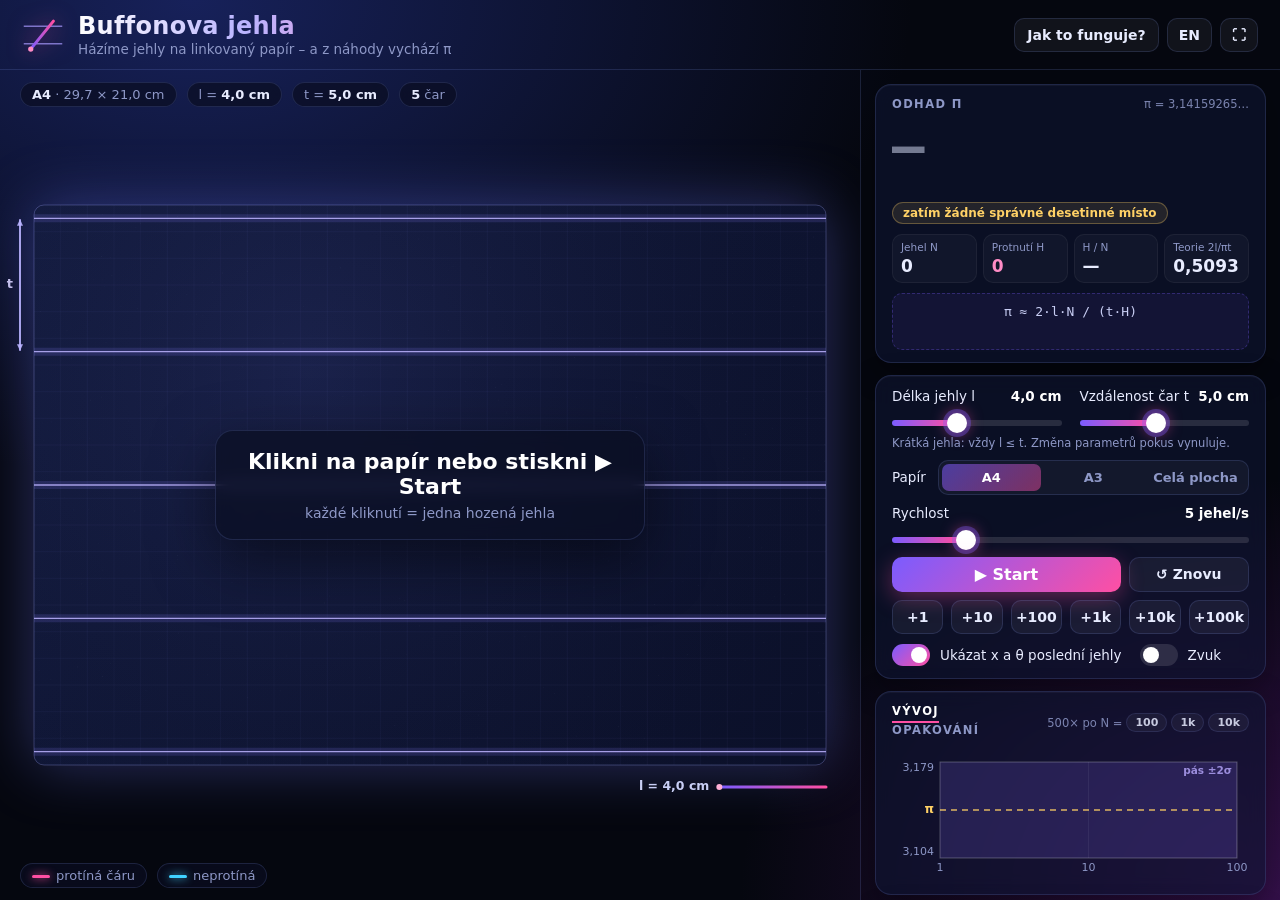
==== commit 9c775c02: "Add sounds, edit behaviour and add easy start" ====
--- a/index.html
+++ b/index.html
@@ -1,7 +1,8 @@
 <!DOCTYPE html>
-<html lang="cs">
+<html lang="cs" translate="no">
 <head>
 <meta charset="utf-8">
+<meta name="google" content="notranslate">
 <meta name="viewport" content="width=device-width, initial-scale=1">
 <title>Buffonova jehla</title>
 <style>
@@ -95,7 +96,10 @@
   }
   .pi-value .ok { color: var(--gold); text-shadow: 0 0 22px rgba(255, 209, 102, .65); }
   .pi-value .no { color: #dfe4ff; opacity: .5; }
-  .pi-sub { display: flex; justify-content: space-between; align-items: center; gap: 8px; color: var(--muted); font-size: 13px; margin-top: 4px; flex-wrap: wrap; }
+  /* always two fixed lines (error, then badge) so the panel never jumps as the texts change length */
+  .pi-sub { display: flex; flex-direction: column; align-items: flex-start; gap: 5px; color: var(--muted); font-size: 13px; margin-top: 4px; }
+  #piErr { min-height: 1.3em; line-height: 1.3; white-space: nowrap; }
+  .pi-sub .badge { white-space: nowrap; }
   .badge {
     display: inline-block; font-size: 12px; font-weight: 600; color: var(--gold);
     background: rgba(255, 209, 102, .1); border: 1px solid rgba(255, 209, 102, .3);
@@ -110,7 +114,7 @@
   .formula {
     margin-top: 10px; font-family: ui-monospace, "SF Mono", Consolas, monospace; font-size: 13px;
     color: #c9cff5; text-align: center; padding: 8px; border-radius: 10px; background: rgba(123, 92, 255, .08);
-    border: 1px dashed rgba(123, 92, 255, .3); line-height: 1.5;
+    border: 1px dashed rgba(123, 92, 255, .3); line-height: 1.5; white-space: nowrap; overflow: hidden;
   }
 
   /* ---------- controls ---------- */
@@ -167,6 +171,19 @@
   .switch input:checked + .track { background: linear-gradient(135deg, var(--violet), var(--hit)); }
   .switch input:checked + .track::after { left: 19px; }
 
+  .switches { display: flex; gap: 18px; flex-wrap: wrap; }
+  .tab {
+    background: none; border: none; border-bottom: 2px solid transparent; font: inherit; color: var(--muted);
+    text-transform: uppercase; letter-spacing: 1.4px; font-weight: 700; font-size: 11.5px;
+    padding: 0 0 3px; margin-right: 14px; cursor: pointer;
+  }
+  .tab.on { color: #fff; border-bottom-color: var(--hit); }
+  .histbtns { display: flex; gap: 4px; align-items: center; white-space: nowrap; }
+  .histbtns button {
+    border: 1px solid var(--border); background: rgba(255,255,255,.05); color: var(--text); border-radius: 999px;
+    font: inherit; font-size: 11px; font-weight: 700; padding: 2px 8px; cursor: pointer;
+  }
+  .histbtns button:hover { border-color: rgba(255,79,163,.6); background: rgba(255,79,163,.15); }
   .chart { width: 100%; height: 132px; display: block; }
   @media (min-height: 1150px) { .chart { height: 175px; } }
   .chart-note { font-size: 11.5px; color: var(--muted); margin-top: 6px; }
@@ -285,12 +302,19 @@
           <button class="btn" data-drop="10000">+10k</button>
           <button class="btn" data-drop="100000">+100k</button>
         </div>
-        <label class="switch"><input type="checkbox" id="measureChk" checked><span class="track"></span><span data-i18n="showMeasure"></span></label>
+        <div class="switches">
+          <label class="switch"><input type="checkbox" id="measureChk" checked><span class="track"></span><span data-i18n="showMeasure"></span></label>
+          <label class="switch"><input type="checkbox" id="soundChk"><span class="track"></span><span data-i18n="sound"></span></label>
+        </div>
       </div>
 
       <div class="card">
-        <h3><span data-i18n="convergence"></span><span data-i18n="convHint"></span></h3>
+        <h3>
+          <span><button class="tab on" data-tab="conv" data-i18n="convergence"></button><button class="tab" data-tab="hist" data-i18n="repeat"></button></span>
+          <span class="histbtns"><span data-i18n="repeatRuns"></span><button data-hist="100">100</button><button data-hist="1000">1k</button><button data-hist="10000">10k</button></span>
+        </h3>
         <canvas class="chart" id="conv"></canvas>
+        <div class="chart-note" id="histNote" data-i18n="histNote" hidden></div>
       </div>
 
       <div class="card">
@@ -346,10 +370,13 @@
     paper: 'Papír',
     paperScreen: 'Celá plocha',
     speed: 'Rychlost',
-    perSec: 'jehel/s',
+    perSec: n => n === 1 ? 'jehla/s' : n >= 2 && n <= 4 ? 'jehly/s' : 'jehel/s',
     start: '▶ Start', pause: '❚❚ Pauza', reset: '↺ Znovu',
     showMeasure: 'Ukázat x a θ poslední jehly',
-    convergence: 'Vývoj odhadu', convHint: 'N log. · pás ±2σ',
+    convergence: 'Vývoj', repeat: 'Opakování', repeatRuns: '500× po N =', band: 'pás ±2σ',
+    histEmpty: 'Zvol N vpravo nahoře ↗',
+    histNote: '500 nezávislých pokusů po N jehlách. Víc jehel → užší zvon (σ ~ 1/√N). Čárkovaně teorie, v závorce teoretické σ.',
+    sound: 'Zvuk',
     phase: 'Prostor náhodných veličin (θ, x)',
     phaseHint: 'Každá jehla je bod. Protne čáru ⇔ x ≤ ½·l·sin θ (růžová oblast). Poměr ploch = 2l / (πt).',
     crosses: 'protíná ✓', nocross: 'neprotíná ✗',
@@ -358,7 +385,7 @@
                  n === 1 ? '1 správné desetinné místo' :
                  n < 5 ? `${n} správná desetinná místa` : `${n} správných desetinných míst`,
     lines: 'čar',
-    keys: '<kbd>Mezerník</kbd> start/pauza · <kbd>N</kbd> jedna jehla · <kbd>R</kbd> znovu · <kbd>F</kbd> celá obrazovka · <kbd>L</kbd> jazyk',
+    keys: '<kbd>Mezerník</kbd> start/pauza · <kbd>N</kbd> jedna jehla · <kbd>R</kbd> znovu · <kbd>F</kbd> celá obrazovka · <kbd>L</kbd> jazyk · <kbd>S</kbd> zvuk',
     theoryHtml: `
       <h2>Buffonova úloha o jehle</h2>
       <p>Roku 1777 se francouzský přírodovědec <b>Georges-Louis Leclerc, hrabě de Buffon</b> zeptal:
@@ -411,10 +438,13 @@
     paper: 'Paper',
     paperScreen: 'Full area',
     speed: 'Speed',
-    perSec: 'needles/s',
+    perSec: n => n === 1 ? 'needle/s' : 'needles/s',
     start: '▶ Start', pause: '❚❚ Pause', reset: '↺ Reset',
     showMeasure: 'Show x and θ of the last needle',
-    convergence: 'Convergence', convHint: 'log N · band ±2σ',
+    convergence: 'Convergence', repeat: 'Repeats', repeatRuns: '500× with N =', band: 'band ±2σ',
+    histEmpty: 'Pick N at the top right ↗',
+    histNote: '500 independent experiments of N needles. More needles → narrower bell (σ ~ 1/√N). Dashed: theory, theoretical σ in brackets.',
+    sound: 'Sound',
     phase: 'Space of random variables (θ, x)',
     phaseHint: 'Every needle is a point. It crosses a line ⇔ x ≤ ½·l·sin θ (pink area). Area ratio = 2l / (πt).',
     crosses: 'crosses ✓', nocross: 'no crossing ✗',
@@ -422,7 +452,7 @@
     digits: n => n <= 0 ? 'no correct decimal places yet' :
                  n === 1 ? '1 correct decimal place' : `${n} correct decimal places`,
     lines: 'lines',
-    keys: '<kbd>Space</kbd> start/pause · <kbd>N</kbd> one needle · <kbd>R</kbd> reset · <kbd>F</kbd> fullscreen · <kbd>L</kbd> language',
+    keys: '<kbd>Space</kbd> start/pause · <kbd>N</kbd> one needle · <kbd>R</kbd> reset · <kbd>F</kbd> fullscreen · <kbd>L</kbd> language · <kbd>S</kbd> sound',
     theoryHtml: `
       <h2>Buffon's needle problem</h2>
       <p>In 1777 the French naturalist <b>Georges-Louis Leclerc, Comte de Buffon</b> asked:
@@ -676,7 +706,8 @@
   let cy = S.lines[k] + side * x;
   if (cy < 0 || cy > S.H) { side = -side; cy = S.lines[k] + side * x; }
   const hl = S.l / 2;
-  const cx = near ? clamp(near.x, hl * 0.2, S.W - hl * 0.2) : hl + Math.random() * (S.W - 2 * hl);
+  // Uniform over the whole width; the needle layer is clipped to the sheet, so edges look like real paper.
+  const cx = near ? clamp(near.x, 0, S.W) : Math.random() * S.W;
   const phi = Math.random() < 0.5 ? theta : -theta;
 
   let px = cx, py = S.lines[k];
@@ -723,7 +754,7 @@
   drawPhasePoint(n);
   pushHistory();
   S.last = n; S.lastT = performance.now();
-  if (animated) spawnEffect(n);
+  if (animated) { spawnEffect(n); playLand(n.hit); }
   S.statsDirty = true; S.phaseDirty = true;
 }
 
@@ -772,6 +803,46 @@
 function redrawAccum() {
   resetAccum();
   ringEach(n => drawSettled(accx, n));
+}
+
+/* ======================================================================
+   Sound – synthesised with Web Audio, no files needed
+   ====================================================================== */
+const Snd = { ctx: null, on: false, last: 0 };
+const PENTATONIC = [0, 2, 4, 7, 9, 12, 14];
+
+function enableSound(on) {
+  Snd.on = on;
+  if (!on) return;
+  const AC = window.AudioContext || window.webkitAudioContext;
+  if (!Snd.ctx && AC) Snd.ctx = new AC();
+  if (Snd.ctx && Snd.ctx.state === 'suspended') Snd.ctx.resume();
+}
+
+function tone(ac, freq, type, peak, decay, when) {
+  const o = ac.createOscillator(), g = ac.createGain();
+  o.type = type; o.frequency.value = freq;
+  g.gain.setValueAtTime(0.0001, when);
+  g.gain.exponentialRampToValueAtTime(peak, when + 0.006);
+  g.gain.exponentialRampToValueAtTime(0.0001, when + decay);
+  o.connect(g).connect(ac.destination);
+  o.start(when); o.stop(when + decay + 0.02);
+}
+
+function playLand(hit) {
+  const ac = Snd.ctx;
+  if (!Snd.on || !ac) return;
+  const now = ac.currentTime;
+  if (now - Snd.last < 0.045) return;      // at high speed don't turn into noise
+  Snd.last = now;
+  if (hit) {                               // small glass bell on a pentatonic scale
+    const f = 660 * Math.pow(2, PENTATONIC[Math.floor(Math.random() * PENTATONIC.length)] / 12);
+    // kept quiet: the ear is far more sensitive to these high notes than to the low tick
+    tone(ac, f, 'sine', 0.05, 0.55, now);
+    tone(ac, f * 2.76, 'sine', 0.01, 0.2, now);
+  } else {                                 // soft wooden tick
+    tone(ac, 190 + Math.random() * 40, 'triangle', 0.07, 0.09, now);
+  }
 }
 
 /* ======================================================================
@@ -1028,6 +1099,8 @@
   for (let i = lo.length - 1; i >= 0; i--) c.lineTo(lo[i][0], lo[i][1]);
   c.closePath();
   c.fillStyle = 'rgba(123,92,255,0.16)'; c.fill();
+  c.font = font(10.5, 600); c.fillStyle = 'rgba(185,170,255,0.8)'; c.textAlign = 'right'; c.textBaseline = 'top';
+  c.fillText(T.band, w - pr - 5 * d, pt + 4 * d);
 
   // decade grid
   c.strokeStyle = 'rgba(255,255,255,0.06)'; c.lineWidth = 1 * d;
@@ -1065,6 +1138,120 @@
   c.fillText(dec(PI - yr, dd), pl - 6 * d, h - pb - 6 * d);
   c.fillStyle = '#ffd166'; c.font = font(12, 700);
   c.fillText('π', pl - 6 * d, Y(PI));
+}
+
+/* ======================================================================
+   Repeated experiment: 500 independent runs of N needles → distribution of π̂
+   ====================================================================== */
+const REP_RUNS = 500, REP_BINS = 90, REP_SIZES = [100, 1000, 10000];
+const REP_COLORS = { 100: '64,210,255', 1000: '176,150,255', 10000: '255,79,163' };
+const REP = { tab: 'conv', data: {}, dirty: false };
+
+// Standard deviation of π̂ = 2lN/(tH) by the delta method.
+const sigmaFor = N => { const p = pTheory(); return PI * Math.sqrt((1 - p) / (p * N)); };
+// Fixed x-range (±4σ of the N = 100 case), so the bells for different N can be compared.
+const repRange = () => clamp(4 * sigmaFor(100), 0.05, 2.5);
+
+function erf(x) {                // Abramowitz–Stegun 7.1.26, |error| < 1.5e-7
+  const t = 1 / (1 + 0.3275911 * Math.abs(x));
+  const y = 1 - (((((1.061405429 * t - 1.453152027) * t) + 1.421413741) * t - 0.284496736) * t + 0.254829592) * t * Math.exp(-x * x);
+  return x >= 0 ? y : -y;
+}
+const Phi = z => 0.5 * (1 + erf(z / Math.SQRT2));
+
+function startRepeat(N) {
+  REP.data[N] = { counts: new Float64Array(REP_BINS), runs: 0, fin: 0, sum: 0, sumSq: 0 };
+  setTab('hist');
+}
+
+function stepRepeat() {
+  const hl = S.l / 2, ht = S.t / 2;
+  const R = repRange(), lo = PI - R, bw = 2 * R / REP_BINS;
+  let busy = false;
+  for (const N of REP_SIZES) {
+    const h = REP.data[N];
+    if (!h || h.runs >= REP_RUNS) continue;
+    busy = true;
+    const k = Math.min(REP_RUNS - h.runs, Math.ceil(REP_RUNS / 45));   // ~¾ s of animation
+    for (let r = 0; r < k; r++) {
+      let hits = 0;
+      for (let i = 0; i < N; i++) if (Math.random() * ht <= hl * Math.sin(Math.random() * PI / 2)) hits++;
+      h.runs++;
+      if (!hits) continue;                        // π̂ = ∞, can only happen for tiny l/t
+      const e = 2 * S.l * N / (S.t * hits);
+      h.fin++; h.sum += e; h.sumSq += e * e;
+      const b = Math.floor((e - lo) / bw);
+      if (b >= 0 && b < REP_BINS) h.counts[b]++;
+    }
+  }
+  return busy;
+}
+
+function drawHist() {
+  const c = cvx, d = G.dpr, w = cvCv.width, h = cvCv.height;
+  const pl = 12 * d, pr = 12 * d, pt = 12 * d, pb = 24 * d, pw = w - pl - pr, ph = h - pt - pb;
+  const R = repRange(), lo = PI - R, bw = 2 * R / REP_BINS;
+  const X = e => pl + (e - lo) / (2 * R) * pw;
+  c.clearRect(0, 0, w, h);
+  c.fillStyle = 'rgba(255,255,255,0.02)'; c.fillRect(pl, pt, pw, ph);
+
+  const shown = REP_SIZES.filter(N => REP.data[N]);
+  c.save();
+  c.beginPath(); c.rect(pl, pt, pw, ph); c.clip();
+  for (const N of shown) {
+    const hd = REP.data[N], col = REP_COLORS[N], sig = sigmaFor(N);
+    const expected = e => REP_RUNS * (Phi((e + bw / 2 - PI) / sig) - Phi((e - bw / 2 - PI) / sig));
+    // Each bell is scaled to its own theoretical peak, so bars grow up towards the dashed curve.
+    const top = Math.max(expected(PI), ...hd.counts) * 1.08;
+    const Y = v => pt + ph - v / top * ph;
+    c.beginPath(); c.moveTo(X(lo), Y(0));
+    for (let b = 0; b < REP_BINS; b++) { c.lineTo(X(lo + b * bw), Y(hd.counts[b])); c.lineTo(X(lo + (b + 1) * bw), Y(hd.counts[b])); }
+    c.lineTo(X(PI + R), Y(0)); c.closePath();
+    c.fillStyle = `rgba(${col},0.28)`; c.fill();
+    c.strokeStyle = `rgba(${col},0.95)`; c.lineWidth = 1.3 * d; c.stroke();
+    c.beginPath();
+    for (let i = 0; i <= 240; i++) {
+      const e = lo + i / 240 * 2 * R;
+      i ? c.lineTo(X(e), Y(expected(e))) : c.moveTo(X(e), Y(expected(e)));
+    }
+    c.setLineDash([4 * d, 3 * d]); c.strokeStyle = `rgba(${col},0.9)`; c.lineWidth = 1.2 * d; c.stroke(); c.setLineDash([]);
+  }
+  c.setLineDash([6 * d, 5 * d]); c.strokeStyle = 'rgba(255,209,102,0.85)'; c.lineWidth = 1.4 * d;
+  c.beginPath(); c.moveTo(X(PI), pt); c.lineTo(X(PI), pt + ph); c.stroke(); c.setLineDash([]);
+  c.restore();
+
+  c.strokeStyle = 'rgba(255,255,255,0.25)'; c.lineWidth = 1 * d; c.strokeRect(pl, pt, pw, ph);
+  c.font = font(11, 500); c.fillStyle = '#8e98c7'; c.textBaseline = 'top';
+  const dd = R < 0.1 ? 3 : 2;
+  c.textAlign = 'left'; c.fillText(dec(PI - R, dd), pl, pt + ph + 5 * d);
+  c.textAlign = 'right'; c.fillText(dec(PI + R, dd), pl + pw, pt + ph + 5 * d);
+  c.textAlign = 'center'; c.fillStyle = '#ffd166'; c.font = font(12, 700); c.fillText('π', X(PI), pt + ph + 4 * d);
+
+  c.textBaseline = 'middle';
+  if (!shown.length) {
+    c.font = font(11.5, 500); c.fillStyle = '#8e98c7'; c.textAlign = 'center';
+    c.fillText(T.histEmpty, pl + pw / 2, pt + ph / 2);
+    return;
+  }
+  // legend: measured spread vs. theory
+  c.font = font(10.5, 600); c.textAlign = 'left';
+  shown.forEach((N, i) => {
+    const hd = REP.data[N];
+    const mean = hd.fin ? hd.sum / hd.fin : 0;
+    const sd = hd.fin > 1 ? Math.sqrt(Math.max(0, (hd.sumSq - hd.fin * mean * mean) / (hd.fin - 1))) : 0;
+    const prog = hd.runs < REP_RUNS ? `  ${hd.runs}/${REP_RUNS}` : '';
+    c.fillStyle = `rgb(${REP_COLORS[N]})`;
+    c.fillText(`N=${int(N)}  σ=${dec(sd, 3)} (${dec(sigmaFor(N), 3)})${prog}`, pl + 5 * d, pt + (9 + i * 14) * d);
+  });
+}
+
+function drawChart() { REP.tab === 'hist' ? drawHist() : drawConv(); }
+
+function setTab(tab) {
+  REP.tab = tab;
+  document.querySelectorAll('.tab').forEach(b => b.classList.toggle('on', b.dataset.tab === tab));
+  $('histNote').hidden = tab !== 'hist';
+  drawChart();
 }
 
 function resizeCharts() {
@@ -1111,11 +1298,12 @@
     }
     S.bestDigits = Math.max(S.bestDigits, digits);
   }
-  $('formula').textContent = S.hits
-    ? `π ≈ 2·l·N / (t·H) = 2·${dec(S.l, 1)}·${int(S.N)} / (${dec(S.t, 1)}·${int(S.hits)})`
-    : 'π ≈ 2·l·N / (t·H)';
+  // always two lines (formula, then the numbers) so the box never changes height
+  $('formula').innerHTML = 'π ≈ 2·l·N / (t·H)<br>' + (S.hits
+    ? `= 2·${dec(S.l, 1)}·${int(S.N)} / (${dec(S.t, 1)}·${int(S.hits)})`
+    : '&nbsp;');
   $('hint').classList.toggle('hidden', S.N > 0 || S.flying.length > 0);
-  drawConv();
+  drawChart();
 }
 
 function updatePaperInfo() {
@@ -1134,6 +1322,7 @@
   S.N = 0; S.hits = 0; S.history = []; S.lastHistN = 0; S.pending = 0;
   S.flying = []; S.effects = []; S.ringStart = 0; S.ringLen = 0;
   S.last = null; S.spawnAcc = 0; S.bestDigits = 0;
+  REP.data = {};                 // the histograms depend on l and t
   setPaperDims();
   fit();
   drawPaperBg();
@@ -1172,6 +1361,8 @@
     dropInstant(n);
   }
 
+  if (stepRepeat() || REP.dirty) { if (REP.tab === 'hist') drawHist(); REP.dirty = false; }
+
   // land the needles whose fall is over
   if (S.flying.length) {
     const still = [];
@@ -1214,7 +1405,7 @@
   lSlider.value = S.l; tSlider.value = S.t; rSlider.value = sliderFromRate(S.rate);
   $('lVal').textContent = `${dec(S.l, 1)} cm`;
   $('tVal').textContent = `${dec(S.t, 1)} cm`;
-  $('rVal').textContent = `${int(S.rate)} ${T.perSec}`;
+  $('rVal').textContent = `${int(S.rate)} ${T.perSec(S.rate)}`;
   [lSlider, tSlider, rSlider].forEach(paintSlider);
   $('btnPlay').textContent = S.running ? T.pause : T.start;
   document.querySelectorAll('#paperSeg button').forEach(b => b.classList.toggle('on', b.dataset.paper === S.paper));
@@ -1241,6 +1432,9 @@
 $('btnReset').addEventListener('click', reset);
 document.querySelectorAll('[data-drop]').forEach(b => b.addEventListener('click', () => drop(+b.dataset.drop)));
 $('measureChk').addEventListener('change', e => { S.showMeasure = e.target.checked; S.phaseDirty = true; });
+$('soundChk').addEventListener('change', e => enableSound(e.target.checked));
+document.querySelectorAll('.tab').forEach(b => b.addEventListener('click', () => setTab(b.dataset.tab)));
+document.querySelectorAll('[data-hist]').forEach(b => b.addEventListener('click', () => startRepeat(+b.dataset.hist)));
 
 cv.addEventListener('pointerdown', e => {
   const r = cv.getBoundingClientRect();
@@ -1267,7 +1461,7 @@
   $('btnLang').textContent = lang === 'cs' ? 'EN' : 'CZ';
   syncControls();
   updatePaperInfo();
-  if (G.cw > 1) { drawPaperBg(); drawPhaseBg(); }
+  if (G.cw > 1) { drawPaperBg(); drawPhaseBg(); REP.dirty = true; }
   S.statsDirty = true; S.phaseDirty = true;
 }
 $('btnLang').addEventListener('click', () => setLang(S.lang === 'cs' ? 'en' : 'cs'));
@@ -1286,6 +1480,7 @@
   else if (k === 'r') reset();
   else if (k === 'f') toggleFull();
   else if (k === 'l') setLang(S.lang === 'cs' ? 'en' : 'cs');
+  else if (k === 's') { const c = $('soundChk'); c.checked = !c.checked; enableSound(c.checked); }
 });
 
 let resizeQueued = false;
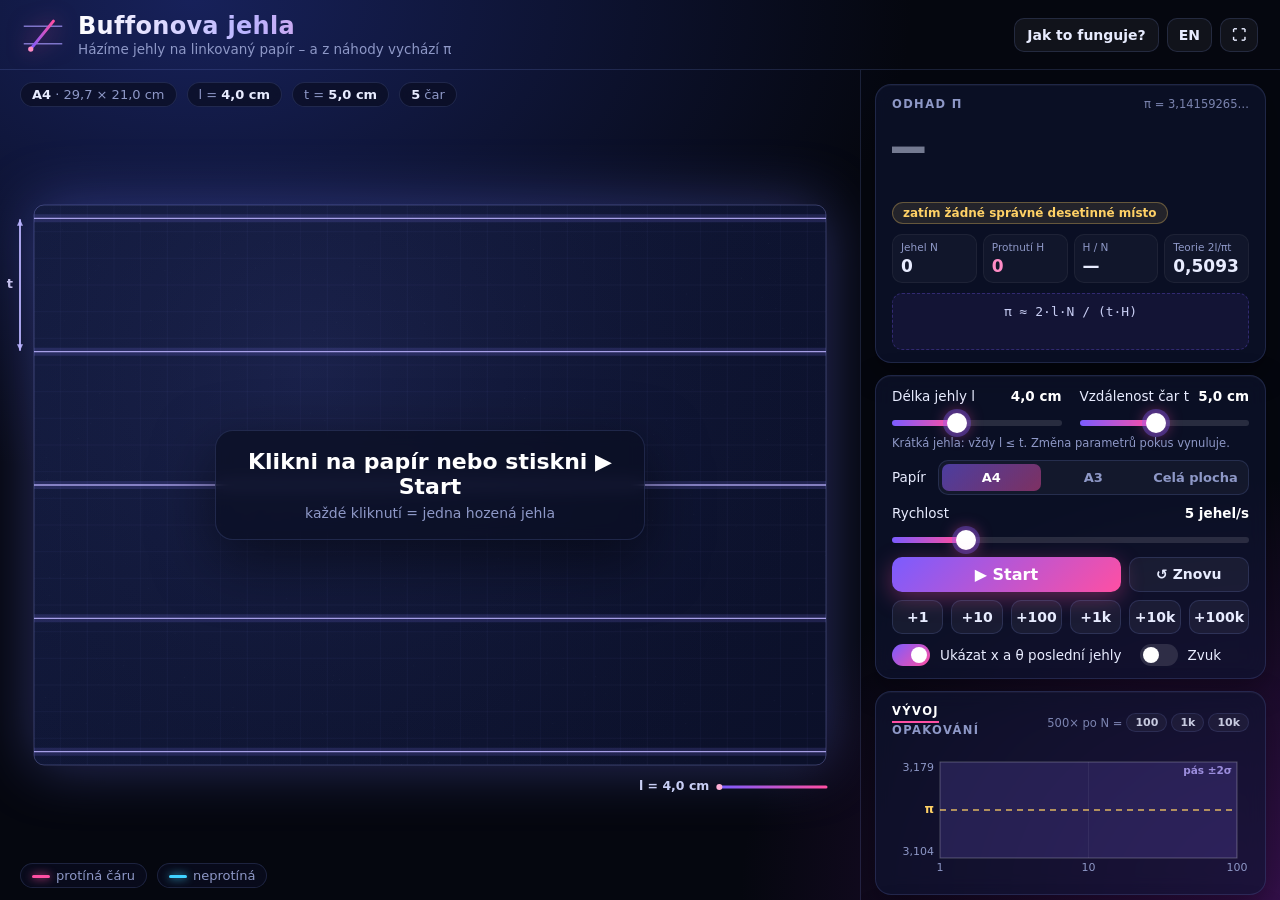
==== commit 91b71048: "Add monte carlo version, fix the legend overlap" ====
--- a/index.html
+++ b/index.html
@@ -1187,37 +1187,65 @@
   return busy;
 }
 
+// "N=100 σ=0,320 (0,308)": measured spread of the estimates, theoretical σ in brackets.
+function legendText(N) {
+  const hd = REP.data[N];
+  const mean = hd.fin ? hd.sum / hd.fin : 0;
+  const sd = hd.fin > 1 ? Math.sqrt(Math.max(0, (hd.sumSq - hd.fin * mean * mean) / (hd.fin - 1))) : 0;
+  const prog = hd.runs < REP_RUNS ? ` ${hd.runs}/${REP_RUNS}` : '';
+  return `N=${int(N)} σ=${dec(sd, 3)} (${dec(sigmaFor(N), 3)})${prog}`;
+}
+
 function drawHist() {
   const c = cvx, d = G.dpr, w = cvCv.width, h = cvCv.height;
   const pl = 12 * d, pr = 12 * d, pt = 12 * d, pb = 24 * d, pw = w - pl - pr, ph = h - pt - pb;
   const R = repRange(), lo = PI - R, bw = 2 * R / REP_BINS;
-  const X = e => pl + (e - lo) / (2 * R) * pw;
+  const Xe = e => pl + (e - lo) / (2 * R) * pw;
   c.clearRect(0, 0, w, h);
   c.fillStyle = 'rgba(255,255,255,0.02)'; c.fillRect(pl, pt, pw, ph);
-
   const shown = REP_SIZES.filter(N => REP.data[N]);
+
+  // Legend strip at the top (measured σ vs. theory), wrapped into rows; the bars are scaled
+  // to the space below it, so curves and text never overlap.
+  c.font = font(10.5, 600);
+  const gap = 14 * d, rows = [];
+  let row = [], rowW = 0;
+  for (const N of shown) {
+    const it = { N, text: legendText(N) };
+    it.w = c.measureText(it.text).width;
+    if (row.length && rowW + gap + it.w > pw - 10 * d) { rows.push(row); row = []; rowW = 0; }
+    rowW += (row.length ? gap : 0) + it.w;
+    row.push(it);
+  }
+  if (row.length) rows.push(row);
+  const lh = rows.length ? (rows.length * 14 + 6) * d : 0;
+
   c.save();
   c.beginPath(); c.rect(pl, pt, pw, ph); c.clip();
   for (const N of shown) {
     const hd = REP.data[N], col = REP_COLORS[N], sig = sigmaFor(N);
     const expected = e => REP_RUNS * (Phi((e + bw / 2 - PI) / sig) - Phi((e - bw / 2 - PI) / sig));
-    // Each bell is scaled to its own theoretical peak, so bars grow up towards the dashed curve.
+    // Each bell is scaled to its own peak, so bars grow up towards the dashed theory curve.
     const top = Math.max(expected(PI), ...hd.counts) * 1.08;
-    const Y = v => pt + ph - v / top * ph;
-    c.beginPath(); c.moveTo(X(lo), Y(0));
-    for (let b = 0; b < REP_BINS; b++) { c.lineTo(X(lo + b * bw), Y(hd.counts[b])); c.lineTo(X(lo + (b + 1) * bw), Y(hd.counts[b])); }
-    c.lineTo(X(PI + R), Y(0)); c.closePath();
+    const Yv = v => pt + ph - v / top * (ph - lh);
+    c.beginPath(); c.moveTo(Xe(lo), Yv(0));
+    for (let b = 0; b < REP_BINS; b++) { c.lineTo(Xe(lo + b * bw), Yv(hd.counts[b])); c.lineTo(Xe(lo + (b + 1) * bw), Yv(hd.counts[b])); }
+    c.lineTo(Xe(PI + R), Yv(0)); c.closePath();
     c.fillStyle = `rgba(${col},0.28)`; c.fill();
     c.strokeStyle = `rgba(${col},0.95)`; c.lineWidth = 1.3 * d; c.stroke();
     c.beginPath();
     for (let i = 0; i <= 240; i++) {
       const e = lo + i / 240 * 2 * R;
-      i ? c.lineTo(X(e), Y(expected(e))) : c.moveTo(X(e), Y(expected(e)));
+      i ? c.lineTo(Xe(e), Yv(expected(e))) : c.moveTo(Xe(e), Yv(expected(e)));
     }
     c.setLineDash([4 * d, 3 * d]); c.strokeStyle = `rgba(${col},0.9)`; c.lineWidth = 1.2 * d; c.stroke(); c.setLineDash([]);
   }
   c.setLineDash([6 * d, 5 * d]); c.strokeStyle = 'rgba(255,209,102,0.85)'; c.lineWidth = 1.4 * d;
-  c.beginPath(); c.moveTo(X(PI), pt); c.lineTo(X(PI), pt + ph); c.stroke(); c.setLineDash([]);
+  c.beginPath(); c.moveTo(Xe(PI), pt + lh); c.lineTo(Xe(PI), pt + ph); c.stroke(); c.setLineDash([]);
+  if (lh) {
+    c.strokeStyle = 'rgba(255,255,255,0.08)'; c.lineWidth = 1 * d;
+    c.beginPath(); c.moveTo(pl, pt + lh - 2 * d); c.lineTo(pl + pw, pt + lh - 2 * d); c.stroke();
+  }
   c.restore();
 
   c.strokeStyle = 'rgba(255,255,255,0.25)'; c.lineWidth = 1 * d; c.strokeRect(pl, pt, pw, ph);
@@ -1225,7 +1253,7 @@
   const dd = R < 0.1 ? 3 : 2;
   c.textAlign = 'left'; c.fillText(dec(PI - R, dd), pl, pt + ph + 5 * d);
   c.textAlign = 'right'; c.fillText(dec(PI + R, dd), pl + pw, pt + ph + 5 * d);
-  c.textAlign = 'center'; c.fillStyle = '#ffd166'; c.font = font(12, 700); c.fillText('π', X(PI), pt + ph + 4 * d);
+  c.textAlign = 'center'; c.fillStyle = '#ffd166'; c.font = font(12, 700); c.fillText('π', Xe(PI), pt + ph + 4 * d);
 
   c.textBaseline = 'middle';
   if (!shown.length) {
@@ -1233,15 +1261,14 @@
     c.fillText(T.histEmpty, pl + pw / 2, pt + ph / 2);
     return;
   }
-  // legend: measured spread vs. theory
   c.font = font(10.5, 600); c.textAlign = 'left';
-  shown.forEach((N, i) => {
-    const hd = REP.data[N];
-    const mean = hd.fin ? hd.sum / hd.fin : 0;
-    const sd = hd.fin > 1 ? Math.sqrt(Math.max(0, (hd.sumSq - hd.fin * mean * mean) / (hd.fin - 1))) : 0;
-    const prog = hd.runs < REP_RUNS ? `  ${hd.runs}/${REP_RUNS}` : '';
-    c.fillStyle = `rgb(${REP_COLORS[N]})`;
-    c.fillText(`N=${int(N)}  σ=${dec(sd, 3)} (${dec(sigmaFor(N), 3)})${prog}`, pl + 5 * d, pt + (9 + i * 14) * d);
+  rows.forEach((r, i) => {
+    let x = pl + 5 * d;
+    for (const it of r) {
+      c.fillStyle = `rgb(${REP_COLORS[it.N]})`;
+      c.fillText(it.text, x, pt + (9 + i * 14) * d);
+      x += it.w + gap;
+    }
   });
 }
 
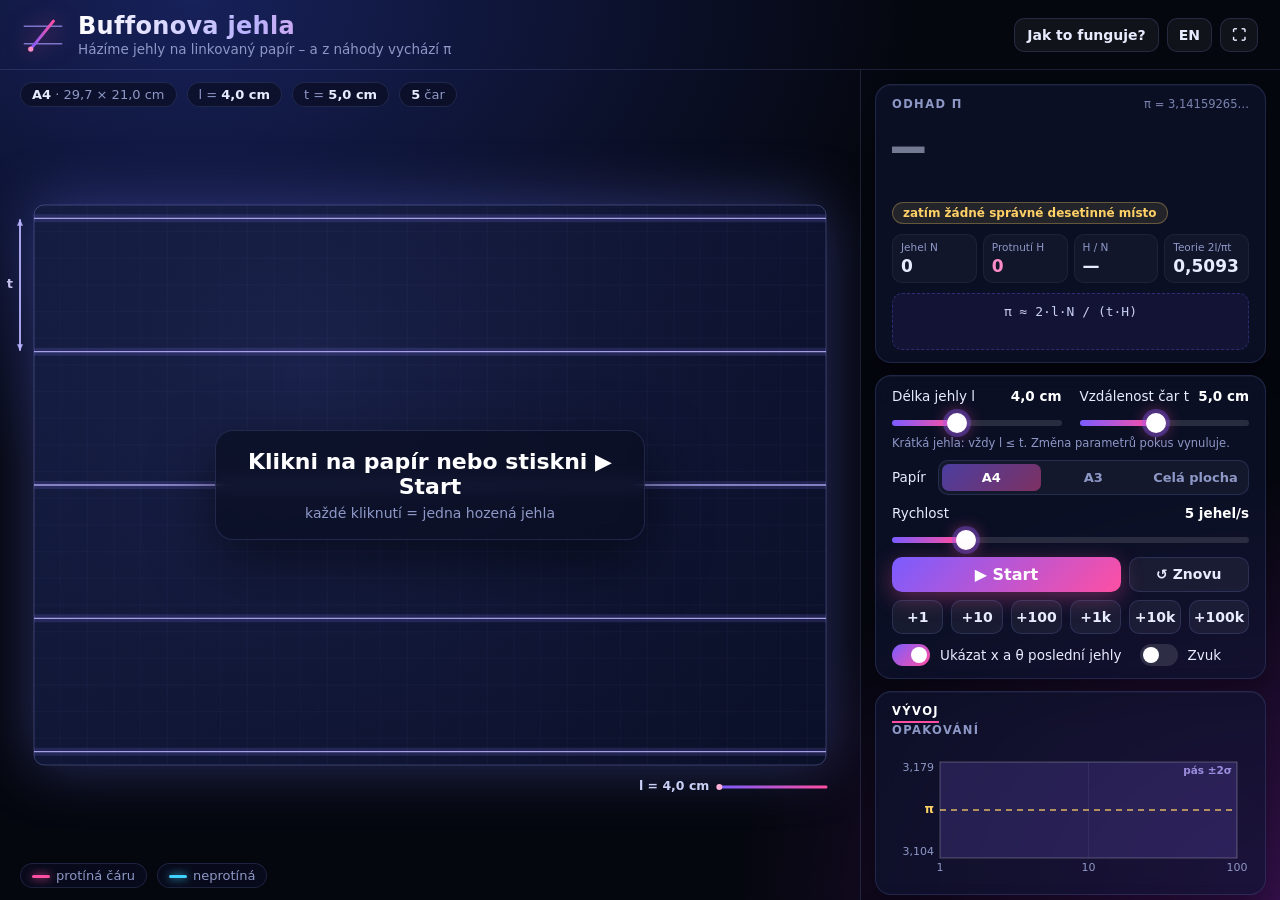
==== commit 66588c79: "Show buttons only in Opakování tab" ====
--- a/index.html
+++ b/index.html
@@ -183,6 +183,8 @@
     border: 1px solid var(--border); background: rgba(255,255,255,.05); color: var(--text); border-radius: 999px;
     font: inherit; font-size: 11px; font-weight: 700; padding: 2px 8px; cursor: pointer;
   }
+  /* only on the Repeats tab; hidden (not removed) so the header keeps its height */
+  .histbtns.off { visibility: hidden; }
   .histbtns button:hover { border-color: rgba(255,79,163,.6); background: rgba(255,79,163,.15); }
   .chart { width: 100%; height: 132px; display: block; }
   @media (min-height: 1150px) { .chart { height: 175px; } }
@@ -311,7 +313,7 @@
       <div class="card">
         <h3>
           <span><button class="tab on" data-tab="conv" data-i18n="convergence"></button><button class="tab" data-tab="hist" data-i18n="repeat"></button></span>
-          <span class="histbtns"><span data-i18n="repeatRuns"></span><button data-hist="100">100</button><button data-hist="1000">1k</button><button data-hist="10000">10k</button></span>
+          <span class="histbtns off"><span data-i18n="repeatRuns"></span><button data-hist="100">100</button><button data-hist="1000">1k</button><button data-hist="10000">10k</button></span>
         </h3>
         <canvas class="chart" id="conv"></canvas>
         <div class="chart-note" id="histNote" data-i18n="histNote" hidden></div>
@@ -1277,6 +1279,7 @@
 function setTab(tab) {
   REP.tab = tab;
   document.querySelectorAll('.tab').forEach(b => b.classList.toggle('on', b.dataset.tab === tab));
+  document.querySelector('.histbtns').classList.toggle('off', tab !== 'hist');
   $('histNote').hidden = tab !== 'hist';
   drawChart();
 }
